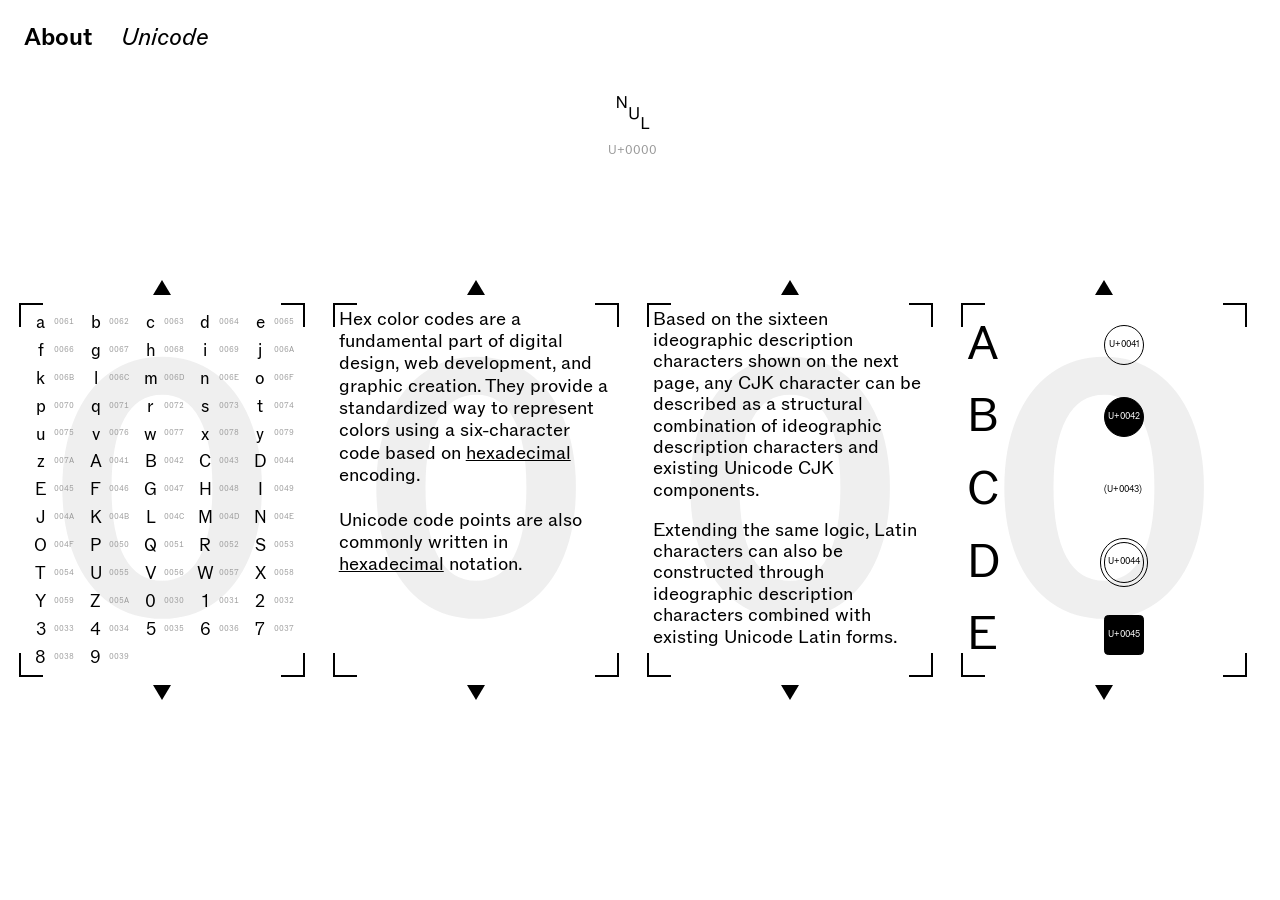
==== index.html @ a2875ece "1006" ====
<!DOCTYPE html>
<html lang="en">
<head>
  <meta charset="UTF-8">
  <meta name="viewport" content="width=device-width, initial-scale=1.0">
  <title>Content</title>
  <link rel="stylesheet" href="fonts/abc-rom.css">
  <style>
    @font-face {
      font-family: "A-side Inside I";
      src: url("fonts/A-sideInsideI.ttf") format("truetype");
      font-weight: 400;
      font-style: normal;
      font-display: swap;
    }
    @font-face {
      font-family: "A-side Inside II";
      src: url("fonts/A-sideInsideII.ttf") format("truetype");
      font-weight: 400;
      font-style: normal;
      font-display: swap;
    }
    * { box-sizing: border-box; }

    body {
      margin: 0;
      background: #fff;
      color: #000;
      font-family: "ABC ROM", sans-serif;
      font-weight: 500;
    }

    .content-page {
      position: relative;
      min-height: 100vh;
      min-height: 100svh;
      min-height: max(100svh, 376px);
    }

    .circles {
      position: absolute;
      top: 32px;
      left: 32px;
      display: flex;
      flex-direction: column;
      gap: 7px;
      margin: 0;
      padding: 0;
      list-style: none;
      transform:;
      transform-origin: top left;
      z-index: 3;
    }

    .content-item {
      position: relative;
    }

    .item-label {
      font-weight: 500;
      text-align: left;
      font-size: 24px;
      line-height: 1.2;
      white-space: nowrap;
    }

    .numbered-label {
      display: grid;
      grid-template-columns: 1ch auto;
      column-gap: 0.75em;
    }

    .circle {
      display: block;
      width: 17px;
      height: 17px;
      border: 2px solid #000;
      border-radius: 50%;
    }

    .corner-frame {
      position: absolute;
      top: 50%;
      left: 50%;
      transform: translate(-50%, -50%);
      width: 650px;
      height: 850px;
      background: transparent;

    }

    .frame-corner {
      position: absolute;
      width: 24px;
      height: 24px;
      border: 0 solid #000;
    }

    .top-left { top: 0; left: 0; border-top-width: 2px; border-left-width: 2px; }
    .top-right { top: 0; right: 0; border-top-width: 2px; border-right-width: 2px; }
    .bottom-left { bottom: 0; left: 0; border-bottom-width: 2px; border-left-width: 2px; }
    .bottom-right { bottom: 0; right: 0; border-bottom-width: 2px; border-right-width: 2px; }

    .frame-triangle {
      position: absolute;
      background: #000;
    }

    .triangle-top, .triangle-bottom {
      width: 25px;
      height: 21.650635px;
      left: 50%;
      transform: translateX(-50%);
    }

    .triangle-top {
      bottom: calc(100% + 20px);
      clip-path: polygon(50% 0, 100% 100%, 0 100%);
    }

    .triangle-bottom {
      top: calc(100% + 20px);
      clip-path: polygon(0 0, 100% 0, 50% 100%);
    }

    .triangle-left, .triangle-right {
      width: 21.650635px;
      height: 25px;
      top: 50%;
      transform: translateY(-50%);
    }

    .triangle-left {
      right: calc(100% + 20px);
      clip-path: polygon(0 50%, 100% 0, 100% 100%);
    }

    .triangle-right {
      left: calc(100% + 20px);
      clip-path: polygon(0 0, 100% 50%, 0 100%);
    }

    button { font: inherit; color: inherit; cursor: pointer; }
    .directory-button {
      border: 0;
      padding: 0;
      background: none;
      display: grid;
      grid-template-columns: 17px auto;
      column-gap: calc(50px / 3);
      align-items: start;
    }
    .view-toggle { display: block; margin-bottom: 28.8px; }
    .directory-button .circle { margin-top: calc((24px * 1.2 - 17px) / 2); }
    .directory-button[aria-current="page"] .circle,
    .directory-button:hover .circle,
    .directory-button:focus-visible .circle { background: #000; }
    .circle { transition: background-color 150ms ease; }
    .about-page {
      position: absolute;
      inset: 0;
      z-index: 2;
      background: white;
      overflow-y: auto;
      overscroll-behavior: contain;
      transform: translateY(-100%);
      visibility: hidden;
      transition: transform 500ms ease-in-out, visibility 0s 500ms;
    }
    .about-body {
      margin-left: 25%;
      width: 75%;
      padding: 32px 32px 32px 0;
      font-family: "ABC ROM", sans-serif;
      font-weight: 500;
      font-size: 6.5vw;
      line-height: 1;
      overflow-wrap: break-word;
      -webkit-hyphens: none;
      hyphens: none;
    }
    .about-body p { margin: 0 0 0.5em; }
    .about-body p:last-child { margin-bottom: 0; }
    .content-page.is-about .about-page {
      transform: translateY(0);
      visibility: visible;
      transition-delay: 0s;
    }
    .content-page.is-about .section-entry { visibility: hidden; }
    @media (prefers-reduced-motion: reduce) {
      .about-page, .circle { transition: none; }
    }
    .frame-triangle { border: 0; padding: 0; }
    .frame-triangle:disabled { opacity: .2; cursor: default; }
    button:focus-visible, a:focus-visible { outline: 2px solid #777; outline-offset: 5px; }
    .page-viewport { position: absolute; inset: 0; overflow: hidden; }
    .page-sheet { position: absolute; inset: 0; }
    .page-content { position: absolute; inset: 0; background: transparent; height: 100%; padding: clamp(20px, 5vw, 56px) 10px; overflow: auto; display: flex; flex-direction: column; }
    .unicode-intro { margin: 0; font-size: 36px; line-height: 1.2; font-weight: 400; color: #000; }
    .more-info { margin-top: 1.2em; padding-top: 0; flex-shrink: 0; font-size: 36px; line-height: 1.2; font-weight: 400; color: #000; overflow-wrap: anywhere; }
    .more-info[hidden] { display: none; }
    .more-info a { color: #000; }
    .corner-frame { container-type: inline-size; }
    .page-content.is-character-table { padding: 32px 10px 10px; overflow: hidden; background: transparent; }
    .is-character-table .page-body { height: 100%; min-height: 0; }
    .character-chart { height: 100%; display: flex; flex-direction: column; font-weight: 400; background: transparent; }
    .character-table { width: 100%; height: 100%; table-layout: fixed; border-collapse: collapse; }
    .character-table tr { height: calc(100% / 19); }
    .character-table td { border: 0; padding: 0; vertical-align: middle; }
    .character-cell { display: flex; align-items: center; justify-content: center; gap: 1cqw; padding: 0.35cqw; white-space: nowrap; }
    .character-glyph { font-size: 6cqw; line-height: 1; text-align: center; flex: 0 0 1.2em; }
    .character-code { font-size: 1.8cqw; line-height: 1; color: #999; font-variant-numeric: tabular-nums; flex: 0 0 4ch; }
    .self-alphanumeric:not(.self-font-comparison) .character-code { font-size: 2.16cqw; }
    .self-alphanumeric .character-table tr { height: calc(100% / 13); }
    .self-font-comparison .character-glyph { font-family: "A-side Inside I"; font-size: 6.25cqw; font-weight: 400; order: 2; color: #999; }
    .self-font-comparison .character-code { font-size: 4.05cqw; flex-basis: 1.2ch; order: 1; color: #000; }
    .page-content.is-self-process { padding: 32px 10px 10px; overflow: hidden; }
    .is-self-process .page-body { height: 100%; min-height: 0; }
    .self-process { display: grid; grid-template-rows: repeat(4, minmax(0, 1fr)); row-gap: 4cqw; height: 100%; font-weight: 400; color: #000; }
    .process-row { position: relative; display: grid; grid-template-columns: minmax(0, 1fr) 6cqw minmax(0, 1fr); align-items: center; }
    .self-process:not(.self-process-xyz) .process-row:not(:last-child)::after { content: ""; position: absolute; left: calc((100% - 6cqw) / 4); bottom: -2cqw; transform: translate(-50%, 50%); width: 3.6cqw; height: 2.7cqw; background: #999; clip-path: polygon(0 0, 100% 0, 50% 100%); }
    .self-process:not(.self-process-xyz) .process-row:nth-child(3)::after { display: none; }
    .self-process:not(.self-process-xyz) .process-row:nth-child(4)::before { content: ""; position: absolute; top: calc(-2cqw - 1px); left: 50%; transform: translateX(-50%); width: 75cqw; height: 2px; background: #000; }
    .process-item { display: flex; align-items: center; justify-content: center; font-size: 22cqw; line-height: 1; }
    .process-inside-i { font-family: "A-side Inside I"; }
    .process-inside-ii { font-family: "A-side Inside II"; }
    .process-digits { display: grid; grid-template-columns: repeat(2, max-content); grid-template-rows: repeat(2, max-content); gap: 0; align-items: center; justify-items: center; justify-self: center; width: max-content; height: auto; font-size: 10cqw; line-height: 1.2; }
    .process-arrow { display: block; width: 2.7cqw; height: 3.6cqw; background: #999; clip-path: polygon(0 0, 100% 50%, 0 100%); justify-self: center; }
    .self-process-xyz { grid-template-rows: repeat(3, minmax(0, 1fr)); row-gap: 0; }
    .self-process-xyz .process-row::before { display: none; }
    .self-derivation { width: calc(100% - 40px); margin-inline: auto; display: grid; grid-template-rows: repeat(4, minmax(0, 1fr)); height: 100%; color: #000; font-weight: 400; }
    .derivation-row { position: relative; display: grid; grid-template-columns: repeat(2, minmax(0, 1fr)); align-items: center; }
    .derivation-glyph { display: flex; align-items: center; justify-content: flex-start; padding-left: 20px; font-size: 18cqw; line-height: 1; }
    .derivation-row:nth-child(-n+2) .derivation-glyph { font-size: 13.5cqw; }
    .derivation-row:nth-child(n+3) .derivation-glyph { font-size: 22.5cqw; }
    .derivation-label { text-align: left; font-size: 3.2cqw; line-height: 1.15; }
    .derivation-row:not(:last-child)::after { content: ""; position: absolute; left: var(--derivation-arrow-x, 8cqw); bottom: 0; transform: translate(-50%, 50%); width: 3.6cqw; height: 2.7cqw; background: #999; clip-path: polygon(0 0, 100% 0, 50% 100%); }
    .self-nested { height: 100%; display: flex; align-items: center; justify-content: center; font-family: "ABC ROM", sans-serif; font-weight: 400; }
    .nested-box { display: grid; grid-template-columns: repeat(2, minmax(0, 1fr)); grid-template-rows: repeat(2, minmax(0, 1fr)); border: var(--nested-stroke) solid #000; padding: var(--nested-space); gap: var(--nested-space); min-width: 0; min-height: 0; }
    .nested-root { width: 90cqw; height: 104.4cqw; }
    .nested-digit { display: block; min-width: 0; min-height: 0; }
    .nested-digit svg { display: block; width: 100%; height: 100%; overflow: visible; }
    .nested-digit text { font-family: "A-side Inside I"; font-size: 100px; font-weight: 400; fill: #000; }
    .self-poster { height: 100%; color: #000; font-family: "ABC ROM", sans-serif; font-weight: 400; }
    .message-poster { display: grid; grid-template-rows: repeat(5, 0.9em); align-content: start; font-size: 19cqw; line-height: 0.9; }
    .poster-line { display: flex; align-items: center; white-space: nowrap; }
    .poster-inside-i { font-family: "A-side Inside I"; }
    .poster-inside-ii { font-family: "A-side Inside II"; }
    .message-poster-i { font-size: 18cqw; }
    @font-face { font-family: "IDS"; src: url("fonts/IDS.otf") format("opentype"); font-weight: 400; font-style: normal; }
    .ids-description { height: 100%; display: flex; flex-direction: column; font-family: "ABC ROM", sans-serif; font-size: 3cqw; font-weight: 400; line-height: 1.1; }
    .ids-description p { margin: 0 0 1em; }
    .ids-description-title { font-size: inherit; }
    .ids-description-list { flex: 1; display: grid; grid-template-rows: repeat(12, 1fr); }
    .ids-description-row { display: grid; grid-template-columns: 20% 30% 50%; gap: 0; align-items: center; }
    .ids-description-symbol { font-family: "PingFang SC", "Noto Sans CJK SC", sans-serif; font-size: inherit; }
    .ids-description-row > span:nth-child(2) { text-align: center; justify-self: center; transform: translateX(-70px); }
    .ids-description-row > span:nth-child(3) { padding-left: 0; }
    .ids-description > p { margin-left: 50%; font-size: inherit; }
    .ids-half { overflow: hidden !important; }
    @font-face { font-family: "Hanyi Qihei"; src: url("fonts/Hanyi-Qihei-Book.otf") format("opentype"); font-weight: 400; }
    .ids-examples { height: 100%; display: grid; grid-template-columns: 1fr 1fr; grid-auto-rows: 1fr; gap: 2cqw 4cqw; }
    .ids-examples-lined .ids-example { width: 80%; justify-self: center; padding-bottom: 1cqw; }
    .ids-examples-lined .ids-example:nth-last-child(2)::after { display: none; }
    .ids-examples-lined { column-gap: 0; position: relative; }
    .ids-examples-lined .ids-example:nth-child(odd) { position: relative; }
    .ids-examples-lined .ids-example:nth-child(odd)::after { content: ""; position: absolute; left: -12.5%; width: 250%; height: 1px; background: #ddd; bottom: 0; }
    .ids-flow { height: 100%; display: flex; flex-direction: column; justify-content: space-evenly; }
    .draft-chart { height: 100%; display: grid; grid-template-rows: repeat(5, 1fr); font-family: "ABC ROM", "Hanyi Qihei", sans-serif; font-weight: 400; }
    .draft-row { display: grid; grid-template-columns: 1fr 1fr; align-items: center; }
    .draft-original { font-size: 16cqw; }
    .draft-result { display: flex; flex-direction: column; align-items: flex-start; font-size: 12cqw; line-height: 1; }
    .draft-code { font-size: 3cqw; line-height: 1; white-space: nowrap; }
    .draft-badge { width: 14cqw; height: 14cqw; display: flex; align-items: center; justify-content: center; border: 1px solid #000; border-radius: 50%; font-size: 3cqw; }
    .draft-badge.filled { background: #000; color: #fff; }
    .draft-badge.double { outline: 1px solid #000; outline-offset: 3px; }
    .draft-badge.square { border-radius: 1.5cqw; }
    .draft-scribble { width: 14cqw; height: 10cqw; fill: none; stroke: #000; stroke-width: 4; stroke-linecap: round; stroke-linejoin: round; }
    .draft-alternate { display: flex; align-items: flex-end; position: relative; padding-left: 2cqw; }
    .draft-alternate .draft-code { writing-mode: vertical-rl; transform: rotate(180deg); font-size: 2cqw; position: absolute; left: 0; bottom: var(--code-bottom, 0px); line-height: 1; }
    .draft-alternate .alternate-glyph { font-size: 16cqw; line-height: 1; }
    .ids-example { display: grid; grid-template-columns: 1fr 1fr 2fr; gap: 1cqw; align-items: center; font-family: "ABC ROM", "Hanyi Qihei", sans-serif; font-weight: 400; font-size: 6cqw; line-height: 1; }
    .ids-components { display: flex; justify-content: space-between; align-items: center; min-width: 0; }
    .ids-example span { white-space: nowrap; }
    .ids-operator { width: 1em; height: 1em; fill: none; stroke: black; stroke-width: 3; stroke-dasharray: 8 6; }
    .ids-flow { font-family: "IDS"; font-weight: 400; font-size: 9cqw; line-height: 1; letter-spacing: normal; text-align: left; }
    .ids-justified { position: relative; display: block; font-size: 9cqw; line-height: 1; padding: 0; }
    .ids-justified > div { text-align: justify; text-align-last: justify; }
    .ids-justified > .ids-letter-row { display: flex; justify-content: space-between; }
    .ids-justified > .ids-specimen-label { position: absolute; top: 66.666%; left: 0; text-align: left; text-align-last: left; font-size: 9cqw; }
    .ids-flow > div { min-height: 1em; white-space: pre-wrap; overflow-wrap: anywhere; }
    .ids-specimen { display: block; width: 100%; height: 100%; overflow: visible; }
    .page-content.is-ids-page { padding: 32px 10px 10px; overflow: hidden; }
    .is-ids-page .page-body { height: 100%; min-height: 0; }
    .ids-intro { font-family: "ABC ROM", sans-serif; font-weight: 400; font-size: 36px; line-height: 1.2; }
    .ids-intro h2 { font-size: inherit; font-weight: 400; margin: 0 0 1em; }
    .ids-intro p { margin: 0 0 1em; }
    .ids-intro img { display: block; width: 100%; height: auto; }
    .design-credit { position: fixed; left: 32px; bottom: 24px; z-index: 4; margin: 0; font-family: "ABC ROM", sans-serif; font-size: 14px; font-weight: 400; }
    .hex-demonstration { height: calc(100% - 10px); margin-top: 10px; display: flex; flex-direction: column; justify-content: flex-start; gap: 4cqw; font-family: "ABC ROM", sans-serif; font-weight: 400; font-size: 11cqw; line-height: 1; }
    .hex-equation { display: grid; grid-template-columns: 7ch 1ch 1fr; gap: 2cqw; align-items: center; text-align: left; }
    .hex-poster-image { display: block; width: 100%; height: 100%; object-fit: contain; object-position: center; }
    .hex-caption { margin: 0 0 0.25cqw; font-size: 3cqw; line-height: 1.2; color: #999; }
    .hex-arrow { width: 3.6cqw; height: 2.7cqw; flex-shrink: 0; background: #999; clip-path: polygon(0 0, 100% 0, 50% 100%); margin: 1cqw 0 1cqw; position: relative; left: 0.335em; transform: translateX(-50%); }
    .hex-swatch { display: block; width: 12cqw; height: 12cqw; background: #000041; }
    .frame-pagination { font-family: "ABC ROM", sans-serif; font-weight: 400; font-variant-numeric: normal; position: absolute; left: 10px; top: 10px; margin: 0; font-size: 18px; line-height: 1; display: flex; gap: 0; }
    .page-number-window { position: relative; display: inline-block; width: 1ch; height: 1em; overflow: hidden; color: #999; }
    .page-number-window span { position: absolute; inset: 0; }
    .page-body { position: relative; flex-shrink: 0; }
    .corner-frame {
      width: min(650px, calc(100vw - 120px), calc((100svh - 120px) * 650 / 850));
      height: auto;
      aspect-ratio: 650 / 850;
    }
    .content-page { min-height: max(100svh, 360px); }
    .circles.is-obscured .section-entry { visibility: hidden; }
    .section-number {
      position: absolute;
      inset: 0;
      display: flex;
      align-items: center;
      justify-content: center;
      font-family: "ABC ROM", sans-serif;
      font-weight: 500;
      font-size: var(--section-number-size);
      line-height: 1;
      color: #bfbfbf;
      opacity: 0.25;
      pointer-events: none;
    }
    .section-number { transform: translateY(calc(100% / 30)); }
    .section-number[data-number="1"] { transform: translate(-5%, calc(100% / 30)); }
    @media (max-height: 359px) {
      .corner-frame { width: min(650px, calc(100vw - 120px), 183px); }
    }

    [hidden] { display: none !important; }
    .project-grid { position: absolute; top: 0; left: 0; width: 100%; display: grid; grid-template-columns: repeat(4, minmax(0, 1fr)); gap: 40px; padding: 270px 32px 60px; }
    .project-grid .corner-frame, .unicode-panel .corner-frame { position: relative; left: auto; top: auto; transform: none; width: 100%; max-width: 650px; }
    .project-grid .corner-frame:focus-visible { outline: 1px solid #999; outline-offset: 8px; }
    .unicode-panel { position: absolute; top: 0; left: 0; width: 100%; padding: 210px 60px 60px; }
    .unicode-panel .corner-frame { margin: 0 auto; }
    .about-page { position: absolute; top: 0; left: 0; width: 100%; min-height: 100svh; transform: none; visibility: visible; transition: none; }
    .about-body { padding-top: 210px; }
    .view-toggle { margin-bottom: 0; }
    .unicode-toggle { display: block; margin-bottom: 28.8px; }
    .content-page[data-view="website"] .section-entry, .content-page[data-view="unicode"] .section-entry { display: none; }
    .corner-frame .unicode-intro, .corner-frame .more-info, .corner-frame .ids-intro { font-size: 5.54cqw; }
    .frame-pagination { font-size: clamp(12px, 2.77cqw, 18px); }
    .corner-frame .page-content { padding-top: 32px; }
    @media (max-width: 1100px) { .project-grid { grid-template-columns: repeat(2, minmax(0, 1fr)); gap: 48px; } }
    @media (max-width: 650px) { .project-grid { grid-template-columns: 1fr; padding-top: 290px; } .circles { transform: scale(.85); } .about-body { margin-left: 0; width: 100%; padding: 230px 32px 32px; font-size: 8vw; } }

    .circles { display: flex; flex-direction: row; align-items: center; gap: 28px; top: 24px; left: 24px; transform: none; }
    .view-toggle, .unicode-toggle { margin: 0; }
    .directory-button .item-label { font-size: 24px; }
    .directory-button { transition: color 150ms ease; }
    .directory-button:hover, .directory-button:focus-visible { color: #999; }
    .unicode-result { position: absolute; top: 72px; left: 50%; transform: translateX(-50%); display: flex; flex-direction: column; align-items: center; line-height: 1; }
    .unicode-result-glyph { font-size: 48px; font-weight: 400; }
    .unicode-result-code { margin-top: 6px; font-size: 12px; font-weight: 400; color: #999; }
    .project-grid { inset: 154px 0 42px; width: 100%; padding: 0 24px; display: grid; grid-template-columns: repeat(var(--frame-columns, 4), var(--frame-width, 20vw)); gap: 44px; place-content: center; }
    .project-grid .corner-frame { width: var(--frame-width); max-width: none; }
    .corner-frame .triangle-top { bottom: calc(100% + 8px); }
    .corner-frame .triangle-bottom { top: calc(100% + 8px); }
    .corner-frame .frame-triangle { width: 18px; height: 15px; }
    .corner-frame .frame-triangle:hover { background: #999; }
    .corner-frame .page-content { padding-top: 10px; }
    .section-number[data-number="1"] { transform: translateY(calc(100% / 30)); }
    .unicode-panel { padding-top: 110px; }
    .about-body { padding-top: 110px; }
    @media (max-width: 650px) {
      .circles { transform: none; }
      .project-grid { grid-template-columns: repeat(var(--frame-columns), var(--frame-width)); padding: 0 24px; }
      .about-body { padding: 110px 24px 24px; }
    }

    .about-body { padding-top: 24px; }
    .unicode-panel { padding: 0; }
    .unicode-body .unicode-intro { font-family: inherit; font-size: inherit; font-weight: inherit; line-height: inherit; margin-bottom: .5em; }
    .unicode-body a { color: #000; overflow-wrap: anywhere; }
    .unicode-alphabet { width: min(650px, 100%); height: auto; aspect-ratio: 650 / 850; container-type: inline-size; margin: .5em 0; }
    .unicode-alphabet .character-chart { width: 100%; height: 100%; }
    @media (max-width: 650px) { .about-body { padding-top: 84px; } }
    .project-grid { inset: 150px 0; }
    .project-grid { gap: 64px; }
    .project-grid.single-column { bottom: auto; padding-bottom: 50px; }

    /* Responsive changes affect the arrangement, not the frame's aspect ratio. */
    .circles { position: fixed; z-index: 30; margin: 0; background: white; }
    .project-grid { inset: 240px 0 160px; align-content: center; row-gap: 96px; column-gap: 64px; }
    .project-grid.single-column { bottom: 160px; padding-bottom: 0; }
    .project-caption { position: absolute; top: calc(100% + 34px); left: 0; width: 100%; margin: 0; color: #999; font-size: 12px; line-height: 1.2; text-align: center; font-weight: 400; }
    .unicode-result { top: 90px; }
    .unicode-alphabet { width: 100%; }
    .poster-lightbox { width: 96vw; height: 96vh; max-width: none; max-height: none; padding: 24px; border: 0; background: white; }
    .poster-lightbox::backdrop { background: #000a; }
    .poster-lightbox img { width: 100%; height: 100%; object-fit: contain; }
    .poster-lightbox button { position: absolute; right: 12px; top: 8px; border: 0; background: white; font-size: 28px; cursor: pointer; }
    .hex-poster-image { cursor: zoom-in; }
    .corner-frame[data-section="1"][data-slide="0"] .page-content,
    .corner-frame[data-section="1"][data-slide="1"] .page-content { padding: 3cqw 1.5cqw; }
    .self-alphanumeric:not(.self-font-comparison) .character-code { font-size: 2.592cqw; }
    .self-font-comparison .character-glyph { font-size: 7.5cqw; }
    .corner-frame[data-section="1"][data-slide="2"] .page-content,
    .corner-frame[data-section="1"][data-slide="3"] .page-content,
    .corner-frame[data-section="1"][data-slide="4"] .page-content { padding: 1.5cqw; }
    .process-item { font-size: 26.4cqw; }
    .process-digits { font-size: 12cqw; }
    .self-derivation { width: 100%; }
    .derivation-glyph { padding-left: 1cqw; }
    .derivation-row:nth-child(-n+2) .derivation-glyph { font-size: 16.2cqw; }
    .derivation-row:nth-child(n+3) .derivation-glyph { font-size: 27cqw; }
    .derivation-label { font-size: 3.84cqw; }
    .message-poster { font-size: 20.9cqw; }
    .message-poster-i { font-size: 19.8cqw; }
    .corner-frame[data-section="2"][data-slide="1"] .page-content { padding: 2cqw; }
    .hex-demonstration { margin: 0; height: 100%; font-size: 13.2cqw; gap: 3cqw; }
    .hex-equation { grid-template-columns: 7ch 1ch 1fr; gap: .4cqw; }
    .hex-swatch { width: 14.4cqw; height: 14.4cqw; }
    .ids-intro { height: 100%; display: flex; flex-direction: column; justify-content: space-evenly; font-size: 6.5cqw !important; line-height: 1.15; }
    .ids-intro h2, .ids-intro p { margin: 0; }
    .ids-description { font-size: 3.6cqw; }
    .ids-examples-lined .ids-example { width: 72.727%; }
    .ids-examples-lined .ids-example:nth-child(odd)::after { left: -18.75%; width: 275%; }
    .ids-justified { display: flex; flex-direction: column; justify-content: space-between; }
    .ids-justified > .ids-specimen-label { font-size: 27cqw; white-space: nowrap; }

    .project-caption { top: auto; bottom: calc(100% + 49px); }
    .corner-frame[data-section="1"][data-slide="4"] .self-derivation,
    .corner-frame[data-section="4"] .draft-chart { transform: translateX(30px); }
    .poster-lightbox { inset: 0; margin: auto; width: 100vw; height: 100dvh; padding: 0; background: transparent; overflow: hidden; cursor: zoom-out; }
    .poster-lightbox img { display: block; object-fit: contain; }
    .corner-frame[data-section="3"][data-slide="0"] .page-content { padding: 1.5cqw; }
    .corner-frame[data-section="3"][data-slide="0"] .ids-intro { justify-content: flex-start; gap: 1em; }
    .ids-description-list { grid-template-rows: repeat(6, 1fr); }
    .ids-description { font-size: 4.2cqw; }
    .ids-description > p { margin-left: 0; }
    .ids-description-row > span:nth-child(2) { transform: none; }
    .ids-examples-lined .ids-example { width: 66.116%; }
    .ids-examples-lined .ids-example:nth-child(odd)::after { left: -25.625%; width: 302.5%; }
    .ids-justified > .ids-specimen-label { font-size: 20.25cqw; transform: none; }
    .corner-frame[data-section="3"][data-specimen="6"] .ids-justified,
    .corner-frame[data-section="3"][data-specimen="8"] .ids-justified { justify-content: flex-start; gap: 0; font-size: 13.5cqw; line-height: .5; }
    .corner-frame[data-section="3"][data-specimen="6"] .ids-flow > div,
    .corner-frame[data-section="3"][data-specimen="8"] .ids-flow > div { min-height: .5em; text-align: left; text-align-last: left; }

    .unicode-alphabet { aspect-ratio: 650 / 1020; margin-left: 0; }
    .unicode-alphabet .character-cell { justify-content: flex-start; padding-left: 0; }
    .unicode-alphabet .character-glyph { text-align: left; }

    html { scrollbar-gutter: stable; }
    .page-content { overflow: hidden; }
    .page-sheet { backface-visibility: hidden; }
    .ids-description-list { height: 100%; }
    .corner-frame[data-section="3"][data-slide="7"] .ids-justified,
    .corner-frame[data-section="3"][data-slide="9"] .ids-justified { line-height: .6; }
    .corner-frame[data-section="3"][data-slide="7"] .ids-flow > div,
    .corner-frame[data-section="3"][data-slide="9"] .ids-flow > div { min-height: .6em; }

    .directory-button .item-label, .about-body { font-weight: 400; }
    .hex-poster-image:focus, .hex-poster-image:focus-visible,
    .project-grid .corner-frame:focus, .project-grid .corner-frame:focus-visible { outline: none; }
    .derivation-glyph { justify-content: center; padding-left: 0; }
    .derivation-row:nth-child(2) .derivation-glyph { justify-content: flex-start; }
    .ids-description-row > span:nth-child(2) { transform: translateX(-20px); }
    .corner-frame[data-section="3"][data-slide="5"] .ids-flow { font-size: 10.8cqw; }
    .corner-frame[data-section="3"][data-slide="7"] .ids-justified,
    .corner-frame[data-section="3"][data-slide="9"] .ids-justified { line-height: .72; }
    .corner-frame[data-section="3"][data-slide="7"] .ids-flow > div,
    .corner-frame[data-section="3"][data-slide="9"] .ids-flow > div { min-height: .72em; }

    .directory-button .item-label { font-weight: 400; }
    .about-body { font-weight: 500; }
    .ids-description-row > span:nth-child(2) { font-size: 1.25em; }
    .corner-frame[data-section="3"][data-slide="5"] .ids-flow { font-size: 13.5cqw; }
    .corner-frame[data-section="3"][data-slide="7"] .ids-justified { line-height: .792; }
    .corner-frame[data-section="3"][data-slide="7"] .ids-flow > div { min-height: .792em; }
    .draft-alternate .alternate-glyph > .draft-code { position: static; display: block; writing-mode: horizontal-tb; transform: none; font-size: 3cqw; line-height: 1; }
    .corner-frame[data-section="1"][data-slide="4"] .self-derivation { transform: none; }
    .corner-frame[data-section="1"][data-slide="4"] .derivation-glyph { justify-content: flex-start; padding-left: 0; }

    body { overflow-x: clip; }
    .page-sheet { width: 100%; transform: translate3d(0,0,0); }
    .corner-frame[data-section="2"][data-slide="0"] .unicode-intro,
    .corner-frame[data-section="3"][data-slide="0"] .ids-intro { font-size: 6.5cqw !important; }
    .hex-equation { grid-template-columns: minmax(0, 1fr) 1ch 14.4cqw; column-gap: 2cqw; width: 100%; }
    .hex-demonstration { font-size: 12.5cqw; }
    .corner-frame[data-section="1"][data-slide="4"] .derivation-row:not(:nth-child(2)) .derivation-glyph { width: 27cqw; justify-content: center; }
    .ids-description-row > span:nth-child(2) { font-size: 1.5625em; }
    .draft-row:last-child .draft-alternate > .draft-code,
    .draft-row:last-child .draft-alternate .alternate-glyph > .draft-code { font-size: 3cqw; }

    .project-grid { align-items: start; }
    .project-grid .corner-frame .page-content { padding: 2cqw !important; }
    .project-grid .page-body { width: 100%; margin: 0; }
    .project-grid .self-derivation,
    .project-grid .draft-chart { margin-left: 0; transform: none !important; }
    .project-grid .hex-demonstration { margin-top: 0; }

    .view-toggle .item-label { font-weight: 500; }
    .unicode-toggle .item-label { font-weight: 400; font-style: italic; }
    .content-page[data-view="website"] .view-toggle .item-label,
    .content-page[data-view="unicode"] .view-toggle .item-label { font-weight: 400; font-style: normal; }
  </style>
</head>
<body>
  <main class="content-page" aria-label="Content">
    <ul class="circles">
      <li class="content-item"><button class="directory-button view-toggle" aria-expanded="false" aria-controls="about-page"><span class="item-label">About</span></button></li>
      <li class="content-item"><button class="directory-button unicode-toggle"><span class="item-label">Unicode</span></button></li>
    </ul>
    <section class="about-page" id="about-page" aria-label="About" aria-hidden="true" inert>
      <div class="about-body">
        <p>This website documents Yilin Shen’s ongoing exploration of Unicode.</p>
        <p>Begun in October 2024, the project examines the principles and algorithms underlying Unicode, while exploring the visual potential of the medium itself. Both strands approach Unicode as a working language.</p>
      </div>
    </section>
    <output class="unicode-result" aria-live="polite" aria-label="Unicode character from four page numbers"><span class="unicode-result-glyph"></span><span class="unicode-result-code"></span></output>
    <section class="project-grid" aria-label="Four projects"></section>
    <section class="unicode-panel" hidden aria-label="About Unicode"></section>

  </main>
<template id="ids-page-0"><div class="ids-intro"><p>Based on the sixteen ideographic description characters shown on the next page, any CJK character can be described as a structural combination of ideographic description characters and existing Unicode CJK components.</p><p>Extending the same logic, Latin characters can also be constructed through ideographic description characters combined with existing Unicode Latin forms.</p></div></template>




<template id="ids-page-1"><div class="ids-description"><div class="ids-description-list"><div class="ids-description-row"><span>2FF0</span><span class="ids-description-symbol">⿰</span><span>Ideographic description character left to right</span></div><div class="ids-description-row"><span>2FF1</span><span class="ids-description-symbol">⿱</span><span>Ideographic description character above to below</span></div><div class="ids-description-row"><span>2FF2</span><span class="ids-description-symbol">⿲</span><span>Ideographic description character left to middle and right</span></div><div class="ids-description-row"><span>2FF3</span><span class="ids-description-symbol">⿳</span><span>Ideographic description character above to middle and below</span></div><div class="ids-description-row"><span>2FF4</span><span class="ids-description-symbol">⿴</span><span>Ideographic description character full surround</span></div><div class="ids-description-row"><span>2FF5</span><span class="ids-description-symbol">⿵</span><span>Ideographic description character surround from above</span></div></div></div></template>
<template id="ids-description-continuation"><div class="ids-description"><div class="ids-description-list"><div class="ids-description-row"><span>2FF6</span><span class="ids-description-symbol">⿶</span><span>Ideographic description character surround from below</span></div><div class="ids-description-row"><span>2FF7</span><span class="ids-description-symbol">⿷</span><span>Ideographic description character surround from left</span></div><div class="ids-description-row"><span>2FF8</span><span class="ids-description-symbol">⿸</span><span>Ideographic description character surround from upper left</span></div><div class="ids-description-row"><span>2FF9</span><span class="ids-description-symbol">⿹</span><span>Ideographic description character surround from upper right</span></div><div class="ids-description-row"><span>2FFA</span><span class="ids-description-symbol">⿺</span><span>Ideographic description character surround from lower left</span></div><div class="ids-description-row"><span>2FFB</span><span class="ids-description-symbol">⿻</span><span>Ideographic description character overlaid</span></div></div></div></template>

<template id="ids-page-4"><div class="ids-flow ids-justified"><div class="ids-letter-row"><span>A</span><span>B</span><span>C</span><span>D</span><span>E</span><span>F</span><span>G</span><span>H</span></div><div class="ids-letter-row"><span>I</span><span>J</span><span>K</span><span>L</span><span>M</span><span>N</span><span>O</span><span>P</span></div><div class="ids-letter-row"><span>Q</span><span>R</span><span>S</span><span>T</span><span>U</span><span>V</span><span>W</span><span>X</span></div><div class="ids-letter-row"><span>Y</span><span>Z</span><span>a</span><span>b</span><span>c</span><span>d</span><span>e</span><span>f</span></div><div class="ids-letter-row"><span>g</span><span>h</span><span>i</span><span>j</span><span>k</span><span>l</span><span>m</span><span>n</span></div><div class="ids-letter-row"><span>o</span><span>p</span><span>q</span><span>r</span><span>s</span><span>t</span><span>u</span><span>v</span></div><div class="ids-letter-row"><span>w</span><span>x</span><span>y</span><span>z</span><span>1</span><span>2</span><span>3</span><span>4</span></div><div class="ids-letter-row"><span>5</span><span>6</span><span>7</span><span>8</span><span>9</span><span>0</span><span>!</span><span>@</span></div><div class="ids-letter-row"><span>#</span><span>$</span><span>%</span><span>&amp;</span><span>*</span><span>+</span><span>=</span></div></div></template>
<template id="ids-page-5"><div class="ids-flow ids-justified"><div class="ids-specimen-label">Word</div></div></template>
<template id="ids-page-6"><div class="ids-flow ids-justified"><div>Ideographic</div><div>Description</div><div>Sequences</div><div>Typography-</div><div>ish</div><div>Method</div></div></template>
<template id="ids-page-7"><div class="ids-flow ids-justified"><div class="ids-specimen-label">Sentence</div></div></template>
<template id="ids-page-8"><div class="ids-flow ids-justified"><div>The</div><div>&#32;quick</div><div>&#32;&#32;brown</div><div>&#32;&#32;&#32;fox</div><div>&#32;&#32;&#32;&#32;jumps</div><div>&#32;&#32;&#32;&#32;&#32;over</div><div>&#32;&#32;&#32;&#32;&#32;&#32;the</div><div>&#32;&#32;&#32;&#32;&#32;&#32;&#32;lazy</div><div>&#32;&#32;&#32;&#32;&#32;&#32;&#32;&#32;dog.</div></div></template>


<template id="ids-page-2"><div class="ids-examples ids-examples-lined"><div class="ids-example"><span>K</span><svg viewBox="0 0 100 100" class="ids-operator" aria-hidden="true"><rect x="2" y="2" width="96" height="96"/><path d="M50 0V100"/></svg><div class="ids-components"><span>I</span><span>&lt;</span></div></div><div class="ids-example"><span>相</span><svg viewBox="0 0 100 100" class="ids-operator" aria-hidden="true"><rect x="2" y="2" width="96" height="96"/><path d="M50 0V100"/></svg><div class="ids-components"><span>木</span><span>目</span></div></div><div class="ids-example"><span>H</span><svg viewBox="0 0 100 100" class="ids-operator" aria-hidden="true"><rect x="2" y="2" width="96" height="96"/><path d="M33 0V100M67 0V100"/></svg><div class="ids-components"><span>I</span><span>-</span><span>I</span></div></div><div class="ids-example"><span>衍</span><svg viewBox="0 0 100 100" class="ids-operator" aria-hidden="true"><rect x="2" y="2" width="96" height="96"/><path d="M33 0V100M67 0V100"/></svg><div class="ids-components"><span>彳</span><span>氵</span><span>亍</span></div></div><div class="ids-example"><span>B</span><svg viewBox="0 0 100 100" class="ids-operator" aria-hidden="true"><rect x="2" y="2" width="96" height="96"/><path d="M0 50H100"/></svg><div class="ids-components"><span>D</span><span>D</span></div></div><div class="ids-example"><span>杏</span><svg viewBox="0 0 100 100" class="ids-operator" aria-hidden="true"><rect x="2" y="2" width="96" height="96"/><path d="M0 50H100"/></svg><div class="ids-components"><span>木</span><span>口</span></div></div><div class="ids-example"><span>I</span><svg viewBox="0 0 100 100" class="ids-operator" aria-hidden="true"><rect x="2" y="2" width="96" height="96"/><path d="M0 33H100M0 67H100"/></svg><div class="ids-components"><span>-</span><span>I</span><span>-</span></div></div><div class="ids-example"><span>京</span><svg viewBox="0 0 100 100" class="ids-operator" aria-hidden="true"><rect x="2" y="2" width="96" height="96"/><path d="M0 33H100M0 67H100"/></svg><div class="ids-components"><span>亠</span><span>口</span><span>小</span></div></div><div class="ids-example"><span>©</span><svg viewBox="0 0 100 100" class="ids-operator" aria-hidden="true"><rect x="2" y="2" width="96" height="96"/><path d="M22 22H78V78H22Z"/></svg><div class="ids-components"><span>O</span><span>C</span></div></div><div class="ids-example"><span>回</span><svg viewBox="0 0 100 100" class="ids-operator" aria-hidden="true"><rect x="2" y="2" width="96" height="96"/><path d="M22 22H78V78H22Z"/></svg><div class="ids-components"><span>口</span><span>口</span></div></div><div class="ids-example"><span>Ǔ</span><svg viewBox="0 0 100 100" class="ids-operator" aria-hidden="true"><rect x="2" y="2" width="96" height="96"/><path d="M22 0V72H78V0"/></svg><div class="ids-components"><span>U</span><span>∨</span></div></div><div class="ids-example"><span>凶</span><svg viewBox="0 0 100 100" class="ids-operator" aria-hidden="true"><rect x="2" y="2" width="96" height="96"/><path d="M22 0V72H78V0"/></svg><div class="ids-components"><span>凵</span><span>㐅</span></div></div><div class="ids-example"><span>A</span><svg viewBox="0 0 100 100" class="ids-operator" aria-hidden="true"><rect x="2" y="2" width="96" height="96"/><path d="M0 24H72V100"/></svg><div class="ids-components"><span>Λ</span><span>-</span></div></div><div class="ids-example"><span>凰</span><svg viewBox="0 0 100 100" class="ids-operator" aria-hidden="true"><rect x="2" y="2" width="96" height="96"/><path d="M0 24H72V100"/></svg><div class="ids-components"><span>几</span><span>皇</span></div></div><div class="ids-example"><span>E</span><svg viewBox="0 0 100 100" class="ids-operator" aria-hidden="true"><rect x="2" y="2" width="96" height="96"/><path d="M22 100V22H100"/></svg><div class="ids-components"><span>[</span><span>-</span></div></div><div class="ids-example"><span>凶</span><svg viewBox="0 0 100 100" class="ids-operator" aria-hidden="true"><rect x="2" y="2" width="96" height="96"/><path d="M22 100V22H100"/></svg><div class="ids-components"><span>匚</span><span>㐅</span></div></div></div></template>
<template id="ids-page-3"><div class="ids-examples ids-examples-lined"><div class="ids-example"><span>Q</span><svg viewBox="0 0 100 100" class="ids-operator" aria-hidden="true"><rect x="2" y="2" width="96" height="96"/><path d="M0 22H78V100"/></svg><div class="ids-components"><span>O</span><span>\</span></div></div><div class="ids-example"><span>病</span><svg viewBox="0 0 100 100" class="ids-operator" aria-hidden="true"><rect x="2" y="2" width="96" height="96"/><path d="M0 22H78V100"/></svg><div class="ids-components"><span>疒</span><span>丙</span></div></div><div class="ids-example"><span>Ł</span><svg viewBox="0 0 100 100" class="ids-operator" aria-hidden="true"><rect x="2" y="2" width="96" height="96"/><path d="M22 0V78H100"/></svg><div class="ids-components"><span>L</span><span>/</span></div></div><div class="ids-example"><span>超</span><svg viewBox="0 0 100 100" class="ids-operator" aria-hidden="true"><rect x="2" y="2" width="96" height="96"/><path d="M22 0V78H100"/></svg><div class="ids-components"><span>走</span><span>召</span></div></div><div class="ids-example"><span>ɗ</span><svg viewBox="0 0 100 100" class="ids-operator" aria-hidden="true"><rect x="2" y="2" width="96" height="96"/><path d="M0 22H78V100"/></svg><div class="ids-components"><span>¬</span><span>o</span></div></div><div class="ids-example"><span>戒</span><svg viewBox="0 0 100 100" class="ids-operator" aria-hidden="true"><rect x="2" y="2" width="96" height="96"/><path d="M0 22H78V100"/></svg><div class="ids-components"><span>戈</span><span>廾</span></div></div><div class="ids-example"><span>÷</span><svg viewBox="0 0 100 100" class="ids-operator" aria-hidden="true"><rect x="2" y="2" width="96" height="96"/><path d="M40 0H0V60H60V0H40M40 40H100V100H40Z"/></svg><div class="ids-components"><span>:</span><span>-</span></div></div><div class="ids-example"><span>巫</span><svg viewBox="0 0 100 100" class="ids-operator" aria-hidden="true"><rect x="2" y="2" width="96" height="96"/><path d="M40 0H0V60H60V0H40M40 40H100V100H40Z"/></svg><div class="ids-components"><span>工</span><span>从</span></div></div><div class="ids-example"><span>Ð</span><svg viewBox="0 0 100 100" class="ids-operator" aria-hidden="true"><rect x="2" y="2" width="96" height="96"/><path d="M40 0H0V60H60V0H40M40 40H100V100H40Z"/></svg><div class="ids-components"><span>-</span><span>D</span></div></div><div class="ids-example"><span>叉</span><svg viewBox="0 0 100 100" class="ids-operator" aria-hidden="true"><rect x="2" y="2" width="96" height="96"/><path d="M40 0H0V60H60V0H40M40 40H100V100H40Z"/></svg><div class="ids-components"><span>又</span><span>丶</span></div></div><div class="ids-example"><span>ħ</span><svg viewBox="0 0 100 100" class="ids-operator" aria-hidden="true"><rect x="2" y="2" width="96" height="96"/><path d="M50 0V100"/></svg><div class="ids-components"><span>-</span><span>h</span></div></div><div class="ids-example"><span>冰</span><svg viewBox="0 0 100 100" class="ids-operator" aria-hidden="true"><rect x="2" y="2" width="96" height="96"/><path d="M50 0V100"/></svg><div class="ids-components"><span>水</span><span>丶</span></div></div></div></template>
<template id="draft-page-0"><div class="draft-chart"><div class="draft-row"><span class="draft-original">A</span><div class="draft-result"><span class="draft-badge ">U+0041</span></div></div><div class="draft-row"><span class="draft-original">B</span><div class="draft-result"><span class="draft-badge filled">U+0042</span></div></div><div class="draft-row"><span class="draft-original">C</span><div class="draft-result"><span class="draft-code">(U+0043)</span></div></div><div class="draft-row"><span class="draft-original">D</span><div class="draft-result"><span class="draft-badge double">U+0044</span></div></div><div class="draft-row"><span class="draft-original">E</span><div class="draft-result"><span class="draft-badge filled square">U+0045</span></div></div></div></template>
<template id="draft-page-1"><div class="draft-chart"><div class="draft-row"><span class="draft-original">A</span><div class="draft-result"><span>U</span><span class="draft-code">+0041</span></div></div><div class="draft-row"><span class="draft-original">B</span><div class="draft-result"><span>U</span><span class="draft-code">+0042</span></div></div><div class="draft-row"><span class="draft-original">C</span><div class="draft-result"><span>U</span><span class="draft-code">+0043</span></div></div><div class="draft-row"><span class="draft-original">D</span><div class="draft-result"><span>U</span><span class="draft-code">+0044</span></div></div><div class="draft-row"><span class="draft-original">E</span><div class="draft-result"><span>U</span><span class="draft-code">+0045</span></div></div></div></template>
<template id="draft-page-2"><div class="draft-chart"><div class="draft-row"><span class="draft-original">A</span><div class="draft-result"><svg class="draft-scribble" viewBox="0 0 100 100" aria-label="Experimental glyph A"><path d="M10 45C15 12 65 20 75 30S60 65 35 50S35 0 50 5S55 70 30 60S30 30 55 20S90 5 85 45"/></svg><span class="draft-code">U+0041</span></div></div><div class="draft-row"><span class="draft-original">B</span><div class="draft-result"><svg class="draft-scribble" viewBox="0 0 100 100" aria-label="Experimental glyph B"><path d="M20 65C0 30 20 10 60 30S80 80 40 65M30 60L30 0L70 20L50 65L15 25"/></svg><span class="draft-code">U+0042</span></div></div><div class="draft-row"><span class="draft-original">C</span><div class="draft-result"><svg class="draft-scribble" viewBox="0 0 100 100" aria-label="Experimental glyph C"><path d="M10 20C-5-10 50 15 40 40S90 85 55 90S0 70 45 60S90 5 70 0S65 55 45 60"/></svg><span class="draft-code">U+0043</span></div></div><div class="draft-row"><span class="draft-original">D</span><div class="draft-result"><svg class="draft-scribble" viewBox="0 0 100 100" aria-label="Experimental glyph D"><path d="M30 10C10 60 25 85 45 75S85 30 70 20S10 30 30 45S90 5 65 10M50 20C5 35 45 85 70 50"/></svg><span class="draft-code">U+0044</span></div></div><div class="draft-row"><span class="draft-original">E</span><div class="draft-result"><svg class="draft-scribble" viewBox="0 0 100 100" aria-label="Experimental glyph E"><path d="M25 10L20 80M15 65C0 85 5 30 30 30S35 95 50 75S80 20 60 20S45 90 35 80M15 70L75 75"/></svg><span class="draft-code">U+0045</span></div></div></div></template>
<template id="draft-page-3"><div class="draft-chart"><div class="draft-row"><span class="draft-original">A</span><div class="draft-result"><span class="draft-alternate"><span class="draft-code">U+0041</span><span class="alternate-glyph">B</span></span></div></div><div class="draft-row"><span class="draft-original">B</span><div class="draft-result"><span class="draft-alternate"><span class="draft-code">U+0042</span><span class="alternate-glyph">b</span></span></div></div><div class="draft-row"><span class="draft-original">C</span><div class="draft-result"><span class="draft-alternate"><span class="draft-code">U+0043</span><span class="alternate-glyph">$</span></span></div></div><div class="draft-row"><span class="draft-original">D</span><div class="draft-result"><span class="draft-alternate"><span class="draft-code">U+0044</span><span class="alternate-glyph">低</span></span></div></div><div class="draft-row"><span class="draft-original">E</span><div class="draft-result"><span class="draft-alternate"><span class="draft-code">U+0045</span><span class="alternate-glyph"><span class="draft-code">U+007A</span></span></span></div></div></div></template>
<template id="hex-demonstration">
  <div class="hex-demonstration">
    <div><p class="hex-caption">Unicode</p><div class="hex-equation"><span>U+0041</span><span>=</span><span>A</span></div></div>
    <div><p class="hex-caption">Hex Color Code</p><div class="hex-equation"><span>#000041</span><span>=</span><span class="hex-swatch" role="img" aria-label="Color #000041"></span></div></div>
    <span class="hex-arrow" aria-hidden="true"></span>
    <div class="hex-equation"><span>A</span><span>=</span><span class="hex-swatch" role="img" aria-label="Color #000041"></span></div>
  </div>
</template>
<template id="hex-intro">
  <p class="unicode-intro">Hex color codes are a fundamental part of digital design, web development, and graphic creation. They provide a standardized way to represent colors using a six-character code based on <u>hexadecimal</u> encoding.</p>
  <p class="unicode-intro" style="margin-top: 1.2em;">Unicode code points are also commonly written in <u>hexadecimal</u> notation.</p>
</template>
<template id="unicode-intro">
  <p class="unicode-intro">Unicode is a character encoding standard maintained by the Unicode Consortium designed to support the use of text in all of the world’s writing systems that can be digitized.</p>
</template>
<template id="unicode-character-chart">
  <div class="character-chart">
    <table class="character-table" aria-label="Unicode character symbols and hexadecimal values, with a curly apostrophe">
      <tbody>
    <tr><td title="U+0021"><div class="character-cell"><span class="character-glyph">!</span><span class="character-code">0021</span></div></td><td title="U+0022"><div class="character-cell"><span class="character-glyph">&quot;</span><span class="character-code">0022</span></div></td><td title="U+0023"><div class="character-cell"><span class="character-glyph">#</span><span class="character-code">0023</span></div></td><td title="U+0024"><div class="character-cell"><span class="character-glyph">$</span><span class="character-code">0024</span></div></td><td title="U+0025"><div class="character-cell"><span class="character-glyph">%</span><span class="character-code">0025</span></div></td></tr>
    <tr><td title="U+0026"><div class="character-cell"><span class="character-glyph">&amp;</span><span class="character-code">0026</span></div></td><td title="U+2019"><div class="character-cell"><span class="character-glyph">’</span><span class="character-code">2019</span></div></td><td title="U+0028"><div class="character-cell"><span class="character-glyph">(</span><span class="character-code">0028</span></div></td><td title="U+0029"><div class="character-cell"><span class="character-glyph">)</span><span class="character-code">0029</span></div></td><td title="U+002A"><div class="character-cell"><span class="character-glyph">*</span><span class="character-code">002A</span></div></td></tr>
    <tr><td title="U+002B"><div class="character-cell"><span class="character-glyph">+</span><span class="character-code">002B</span></div></td><td title="U+002C"><div class="character-cell"><span class="character-glyph">,</span><span class="character-code">002C</span></div></td><td title="U+002D"><div class="character-cell"><span class="character-glyph">-</span><span class="character-code">002D</span></div></td><td title="U+002E"><div class="character-cell"><span class="character-glyph">.</span><span class="character-code">002E</span></div></td><td title="U+002F"><div class="character-cell"><span class="character-glyph">/</span><span class="character-code">002F</span></div></td></tr>
    <tr><td title="U+0030"><div class="character-cell"><span class="character-glyph">0</span><span class="character-code">0030</span></div></td><td title="U+0031"><div class="character-cell"><span class="character-glyph">1</span><span class="character-code">0031</span></div></td><td title="U+0032"><div class="character-cell"><span class="character-glyph">2</span><span class="character-code">0032</span></div></td><td title="U+0033"><div class="character-cell"><span class="character-glyph">3</span><span class="character-code">0033</span></div></td><td title="U+0034"><div class="character-cell"><span class="character-glyph">4</span><span class="character-code">0034</span></div></td></tr>
    <tr><td title="U+0035"><div class="character-cell"><span class="character-glyph">5</span><span class="character-code">0035</span></div></td><td title="U+0036"><div class="character-cell"><span class="character-glyph">6</span><span class="character-code">0036</span></div></td><td title="U+0037"><div class="character-cell"><span class="character-glyph">7</span><span class="character-code">0037</span></div></td><td title="U+0038"><div class="character-cell"><span class="character-glyph">8</span><span class="character-code">0038</span></div></td><td title="U+0039"><div class="character-cell"><span class="character-glyph">9</span><span class="character-code">0039</span></div></td></tr>
    <tr><td title="U+003A"><div class="character-cell"><span class="character-glyph">:</span><span class="character-code">003A</span></div></td><td title="U+003B"><div class="character-cell"><span class="character-glyph">;</span><span class="character-code">003B</span></div></td><td title="U+003C"><div class="character-cell"><span class="character-glyph">&lt;</span><span class="character-code">003C</span></div></td><td title="U+003D"><div class="character-cell"><span class="character-glyph">=</span><span class="character-code">003D</span></div></td><td title="U+003E"><div class="character-cell"><span class="character-glyph">&gt;</span><span class="character-code">003E</span></div></td></tr>
    <tr><td title="U+003F"><div class="character-cell"><span class="character-glyph">?</span><span class="character-code">003F</span></div></td><td title="U+0040"><div class="character-cell"><span class="character-glyph">@</span><span class="character-code">0040</span></div></td><td title="U+0041"><div class="character-cell"><span class="character-glyph">A</span><span class="character-code">0041</span></div></td><td title="U+0042"><div class="character-cell"><span class="character-glyph">B</span><span class="character-code">0042</span></div></td><td title="U+0043"><div class="character-cell"><span class="character-glyph">C</span><span class="character-code">0043</span></div></td></tr>
    <tr><td title="U+0044"><div class="character-cell"><span class="character-glyph">D</span><span class="character-code">0044</span></div></td><td title="U+0045"><div class="character-cell"><span class="character-glyph">E</span><span class="character-code">0045</span></div></td><td title="U+0046"><div class="character-cell"><span class="character-glyph">F</span><span class="character-code">0046</span></div></td><td title="U+0047"><div class="character-cell"><span class="character-glyph">G</span><span class="character-code">0047</span></div></td><td title="U+0048"><div class="character-cell"><span class="character-glyph">H</span><span class="character-code">0048</span></div></td></tr>
    <tr><td title="U+0049"><div class="character-cell"><span class="character-glyph">I</span><span class="character-code">0049</span></div></td><td title="U+004A"><div class="character-cell"><span class="character-glyph">J</span><span class="character-code">004A</span></div></td><td title="U+004B"><div class="character-cell"><span class="character-glyph">K</span><span class="character-code">004B</span></div></td><td title="U+004C"><div class="character-cell"><span class="character-glyph">L</span><span class="character-code">004C</span></div></td><td title="U+004D"><div class="character-cell"><span class="character-glyph">M</span><span class="character-code">004D</span></div></td></tr>
    <tr><td title="U+004E"><div class="character-cell"><span class="character-glyph">N</span><span class="character-code">004E</span></div></td><td title="U+004F"><div class="character-cell"><span class="character-glyph">O</span><span class="character-code">004F</span></div></td><td title="U+0050"><div class="character-cell"><span class="character-glyph">P</span><span class="character-code">0050</span></div></td><td title="U+0051"><div class="character-cell"><span class="character-glyph">Q</span><span class="character-code">0051</span></div></td><td title="U+0052"><div class="character-cell"><span class="character-glyph">R</span><span class="character-code">0052</span></div></td></tr>
    <tr><td title="U+0053"><div class="character-cell"><span class="character-glyph">S</span><span class="character-code">0053</span></div></td><td title="U+0054"><div class="character-cell"><span class="character-glyph">T</span><span class="character-code">0054</span></div></td><td title="U+0055"><div class="character-cell"><span class="character-glyph">U</span><span class="character-code">0055</span></div></td><td title="U+0056"><div class="character-cell"><span class="character-glyph">V</span><span class="character-code">0056</span></div></td><td title="U+0057"><div class="character-cell"><span class="character-glyph">W</span><span class="character-code">0057</span></div></td></tr>
    <tr><td title="U+0058"><div class="character-cell"><span class="character-glyph">X</span><span class="character-code">0058</span></div></td><td title="U+0059"><div class="character-cell"><span class="character-glyph">Y</span><span class="character-code">0059</span></div></td><td title="U+005A"><div class="character-cell"><span class="character-glyph">Z</span><span class="character-code">005A</span></div></td><td title="U+005B"><div class="character-cell"><span class="character-glyph">[</span><span class="character-code">005B</span></div></td><td title="U+005C"><div class="character-cell"><span class="character-glyph">\</span><span class="character-code">005C</span></div></td></tr>
    <tr><td title="U+005D"><div class="character-cell"><span class="character-glyph">]</span><span class="character-code">005D</span></div></td><td title="U+005E"><div class="character-cell"><span class="character-glyph">^</span><span class="character-code">005E</span></div></td><td title="U+005F"><div class="character-cell"><span class="character-glyph">_</span><span class="character-code">005F</span></div></td><td title="U+0060"><div class="character-cell"><span class="character-glyph">`</span><span class="character-code">0060</span></div></td><td title="U+0061"><div class="character-cell"><span class="character-glyph">a</span><span class="character-code">0061</span></div></td></tr>
    <tr><td title="U+0062"><div class="character-cell"><span class="character-glyph">b</span><span class="character-code">0062</span></div></td><td title="U+0063"><div class="character-cell"><span class="character-glyph">c</span><span class="character-code">0063</span></div></td><td title="U+0064"><div class="character-cell"><span class="character-glyph">d</span><span class="character-code">0064</span></div></td><td title="U+0065"><div class="character-cell"><span class="character-glyph">e</span><span class="character-code">0065</span></div></td><td title="U+0066"><div class="character-cell"><span class="character-glyph">f</span><span class="character-code">0066</span></div></td></tr>
    <tr><td title="U+0067"><div class="character-cell"><span class="character-glyph">g</span><span class="character-code">0067</span></div></td><td title="U+0068"><div class="character-cell"><span class="character-glyph">h</span><span class="character-code">0068</span></div></td><td title="U+0069"><div class="character-cell"><span class="character-glyph">i</span><span class="character-code">0069</span></div></td><td title="U+006A"><div class="character-cell"><span class="character-glyph">j</span><span class="character-code">006A</span></div></td><td title="U+006B"><div class="character-cell"><span class="character-glyph">k</span><span class="character-code">006B</span></div></td></tr>
    <tr><td title="U+006C"><div class="character-cell"><span class="character-glyph">l</span><span class="character-code">006C</span></div></td><td title="U+006D"><div class="character-cell"><span class="character-glyph">m</span><span class="character-code">006D</span></div></td><td title="U+006E"><div class="character-cell"><span class="character-glyph">n</span><span class="character-code">006E</span></div></td><td title="U+006F"><div class="character-cell"><span class="character-glyph">o</span><span class="character-code">006F</span></div></td><td title="U+0070"><div class="character-cell"><span class="character-glyph">p</span><span class="character-code">0070</span></div></td></tr>
    <tr><td title="U+0071"><div class="character-cell"><span class="character-glyph">q</span><span class="character-code">0071</span></div></td><td title="U+0072"><div class="character-cell"><span class="character-glyph">r</span><span class="character-code">0072</span></div></td><td title="U+0073"><div class="character-cell"><span class="character-glyph">s</span><span class="character-code">0073</span></div></td><td title="U+0074"><div class="character-cell"><span class="character-glyph">t</span><span class="character-code">0074</span></div></td><td title="U+0075"><div class="character-cell"><span class="character-glyph">u</span><span class="character-code">0075</span></div></td></tr>
    <tr><td title="U+0076"><div class="character-cell"><span class="character-glyph">v</span><span class="character-code">0076</span></div></td><td title="U+0077"><div class="character-cell"><span class="character-glyph">w</span><span class="character-code">0077</span></div></td><td title="U+0078"><div class="character-cell"><span class="character-glyph">x</span><span class="character-code">0078</span></div></td><td title="U+0079"><div class="character-cell"><span class="character-glyph">y</span><span class="character-code">0079</span></div></td><td title="U+007A"><div class="character-cell"><span class="character-glyph">z</span><span class="character-code">007A</span></div></td></tr>
    <tr><td title="U+007B"><div class="character-cell"><span class="character-glyph">{</span><span class="character-code">007B</span></div></td><td title="U+007C"><div class="character-cell"><span class="character-glyph">|</span><span class="character-code">007C</span></div></td><td title="U+007D"><div class="character-cell"><span class="character-glyph">}</span><span class="character-code">007D</span></div></td><td title="U+007E"><div class="character-cell"><span class="character-glyph">~</span><span class="character-code">007E</span></div></td><td title="U+00A0"><div class="character-cell"><span class="character-glyph"> </span><span class="character-code">00A0</span></div></td></tr>
      </tbody>
    </table>
  </div>
</template>
<template id="self-character-chart">
  <div class="character-chart self-alphanumeric">
    <table class="character-table" aria-label="Lowercase letters, uppercase letters, and digits with Unicode hexadecimal values">
      <tbody>
    <tr><td title="U+0061"><div class="character-cell"><span class="character-glyph">a</span><span class="character-code">0061</span></div></td><td title="U+0062"><div class="character-cell"><span class="character-glyph">b</span><span class="character-code">0062</span></div></td><td title="U+0063"><div class="character-cell"><span class="character-glyph">c</span><span class="character-code">0063</span></div></td><td title="U+0064"><div class="character-cell"><span class="character-glyph">d</span><span class="character-code">0064</span></div></td><td title="U+0065"><div class="character-cell"><span class="character-glyph">e</span><span class="character-code">0065</span></div></td></tr>
    <tr><td title="U+0066"><div class="character-cell"><span class="character-glyph">f</span><span class="character-code">0066</span></div></td><td title="U+0067"><div class="character-cell"><span class="character-glyph">g</span><span class="character-code">0067</span></div></td><td title="U+0068"><div class="character-cell"><span class="character-glyph">h</span><span class="character-code">0068</span></div></td><td title="U+0069"><div class="character-cell"><span class="character-glyph">i</span><span class="character-code">0069</span></div></td><td title="U+006A"><div class="character-cell"><span class="character-glyph">j</span><span class="character-code">006A</span></div></td></tr>
    <tr><td title="U+006B"><div class="character-cell"><span class="character-glyph">k</span><span class="character-code">006B</span></div></td><td title="U+006C"><div class="character-cell"><span class="character-glyph">l</span><span class="character-code">006C</span></div></td><td title="U+006D"><div class="character-cell"><span class="character-glyph">m</span><span class="character-code">006D</span></div></td><td title="U+006E"><div class="character-cell"><span class="character-glyph">n</span><span class="character-code">006E</span></div></td><td title="U+006F"><div class="character-cell"><span class="character-glyph">o</span><span class="character-code">006F</span></div></td></tr>
    <tr><td title="U+0070"><div class="character-cell"><span class="character-glyph">p</span><span class="character-code">0070</span></div></td><td title="U+0071"><div class="character-cell"><span class="character-glyph">q</span><span class="character-code">0071</span></div></td><td title="U+0072"><div class="character-cell"><span class="character-glyph">r</span><span class="character-code">0072</span></div></td><td title="U+0073"><div class="character-cell"><span class="character-glyph">s</span><span class="character-code">0073</span></div></td><td title="U+0074"><div class="character-cell"><span class="character-glyph">t</span><span class="character-code">0074</span></div></td></tr>
    <tr><td title="U+0075"><div class="character-cell"><span class="character-glyph">u</span><span class="character-code">0075</span></div></td><td title="U+0076"><div class="character-cell"><span class="character-glyph">v</span><span class="character-code">0076</span></div></td><td title="U+0077"><div class="character-cell"><span class="character-glyph">w</span><span class="character-code">0077</span></div></td><td title="U+0078"><div class="character-cell"><span class="character-glyph">x</span><span class="character-code">0078</span></div></td><td title="U+0079"><div class="character-cell"><span class="character-glyph">y</span><span class="character-code">0079</span></div></td></tr>
    <tr><td title="U+007A"><div class="character-cell"><span class="character-glyph">z</span><span class="character-code">007A</span></div></td><td title="U+0041"><div class="character-cell"><span class="character-glyph">A</span><span class="character-code">0041</span></div></td><td title="U+0042"><div class="character-cell"><span class="character-glyph">B</span><span class="character-code">0042</span></div></td><td title="U+0043"><div class="character-cell"><span class="character-glyph">C</span><span class="character-code">0043</span></div></td><td title="U+0044"><div class="character-cell"><span class="character-glyph">D</span><span class="character-code">0044</span></div></td></tr>
    <tr><td title="U+0045"><div class="character-cell"><span class="character-glyph">E</span><span class="character-code">0045</span></div></td><td title="U+0046"><div class="character-cell"><span class="character-glyph">F</span><span class="character-code">0046</span></div></td><td title="U+0047"><div class="character-cell"><span class="character-glyph">G</span><span class="character-code">0047</span></div></td><td title="U+0048"><div class="character-cell"><span class="character-glyph">H</span><span class="character-code">0048</span></div></td><td title="U+0049"><div class="character-cell"><span class="character-glyph">I</span><span class="character-code">0049</span></div></td></tr>
    <tr><td title="U+004A"><div class="character-cell"><span class="character-glyph">J</span><span class="character-code">004A</span></div></td><td title="U+004B"><div class="character-cell"><span class="character-glyph">K</span><span class="character-code">004B</span></div></td><td title="U+004C"><div class="character-cell"><span class="character-glyph">L</span><span class="character-code">004C</span></div></td><td title="U+004D"><div class="character-cell"><span class="character-glyph">M</span><span class="character-code">004D</span></div></td><td title="U+004E"><div class="character-cell"><span class="character-glyph">N</span><span class="character-code">004E</span></div></td></tr>
    <tr><td title="U+004F"><div class="character-cell"><span class="character-glyph">O</span><span class="character-code">004F</span></div></td><td title="U+0050"><div class="character-cell"><span class="character-glyph">P</span><span class="character-code">0050</span></div></td><td title="U+0051"><div class="character-cell"><span class="character-glyph">Q</span><span class="character-code">0051</span></div></td><td title="U+0052"><div class="character-cell"><span class="character-glyph">R</span><span class="character-code">0052</span></div></td><td title="U+0053"><div class="character-cell"><span class="character-glyph">S</span><span class="character-code">0053</span></div></td></tr>
    <tr><td title="U+0054"><div class="character-cell"><span class="character-glyph">T</span><span class="character-code">0054</span></div></td><td title="U+0055"><div class="character-cell"><span class="character-glyph">U</span><span class="character-code">0055</span></div></td><td title="U+0056"><div class="character-cell"><span class="character-glyph">V</span><span class="character-code">0056</span></div></td><td title="U+0057"><div class="character-cell"><span class="character-glyph">W</span><span class="character-code">0057</span></div></td><td title="U+0058"><div class="character-cell"><span class="character-glyph">X</span><span class="character-code">0058</span></div></td></tr>
    <tr><td title="U+0059"><div class="character-cell"><span class="character-glyph">Y</span><span class="character-code">0059</span></div></td><td title="U+005A"><div class="character-cell"><span class="character-glyph">Z</span><span class="character-code">005A</span></div></td><td title="U+0030"><div class="character-cell"><span class="character-glyph">0</span><span class="character-code">0030</span></div></td><td title="U+0031"><div class="character-cell"><span class="character-glyph">1</span><span class="character-code">0031</span></div></td><td title="U+0032"><div class="character-cell"><span class="character-glyph">2</span><span class="character-code">0032</span></div></td></tr>
    <tr><td title="U+0033"><div class="character-cell"><span class="character-glyph">3</span><span class="character-code">0033</span></div></td><td title="U+0034"><div class="character-cell"><span class="character-glyph">4</span><span class="character-code">0034</span></div></td><td title="U+0035"><div class="character-cell"><span class="character-glyph">5</span><span class="character-code">0035</span></div></td><td title="U+0036"><div class="character-cell"><span class="character-glyph">6</span><span class="character-code">0036</span></div></td><td title="U+0037"><div class="character-cell"><span class="character-glyph">7</span><span class="character-code">0037</span></div></td></tr>
    <tr><td title="U+0038"><div class="character-cell"><span class="character-glyph">8</span><span class="character-code">0038</span></div></td><td title="U+0039"><div class="character-cell"><span class="character-glyph">9</span><span class="character-code">0039</span></div></td></tr>
      </tbody>
    </table>
  </div>
</template>
<template id="self-font-comparison">
  <div class="character-chart self-alphanumeric self-font-comparison">
    <table class="character-table" aria-label="Lowercase letters, uppercase letters, and digits in InsideI and ROM">
      <tbody>
    <tr><td title="U+0061"><div class="character-cell"><span class="character-glyph">a</span><span class="character-code">a</span></div></td><td title="U+0062"><div class="character-cell"><span class="character-glyph">b</span><span class="character-code">b</span></div></td><td title="U+0063"><div class="character-cell"><span class="character-glyph">c</span><span class="character-code">c</span></div></td><td title="U+0064"><div class="character-cell"><span class="character-glyph">d</span><span class="character-code">d</span></div></td><td title="U+0065"><div class="character-cell"><span class="character-glyph">e</span><span class="character-code">e</span></div></td></tr>
    <tr><td title="U+0066"><div class="character-cell"><span class="character-glyph">f</span><span class="character-code">f</span></div></td><td title="U+0067"><div class="character-cell"><span class="character-glyph">g</span><span class="character-code">g</span></div></td><td title="U+0068"><div class="character-cell"><span class="character-glyph">h</span><span class="character-code">h</span></div></td><td title="U+0069"><div class="character-cell"><span class="character-glyph">i</span><span class="character-code">i</span></div></td><td title="U+006A"><div class="character-cell"><span class="character-glyph">j</span><span class="character-code">j</span></div></td></tr>
    <tr><td title="U+006B"><div class="character-cell"><span class="character-glyph">k</span><span class="character-code">k</span></div></td><td title="U+006C"><div class="character-cell"><span class="character-glyph">l</span><span class="character-code">l</span></div></td><td title="U+006D"><div class="character-cell"><span class="character-glyph">m</span><span class="character-code">m</span></div></td><td title="U+006E"><div class="character-cell"><span class="character-glyph">n</span><span class="character-code">n</span></div></td><td title="U+006F"><div class="character-cell"><span class="character-glyph">o</span><span class="character-code">o</span></div></td></tr>
    <tr><td title="U+0070"><div class="character-cell"><span class="character-glyph">p</span><span class="character-code">p</span></div></td><td title="U+0071"><div class="character-cell"><span class="character-glyph">q</span><span class="character-code">q</span></div></td><td title="U+0072"><div class="character-cell"><span class="character-glyph">r</span><span class="character-code">r</span></div></td><td title="U+0073"><div class="character-cell"><span class="character-glyph">s</span><span class="character-code">s</span></div></td><td title="U+0074"><div class="character-cell"><span class="character-glyph">t</span><span class="character-code">t</span></div></td></tr>
    <tr><td title="U+0075"><div class="character-cell"><span class="character-glyph">u</span><span class="character-code">u</span></div></td><td title="U+0076"><div class="character-cell"><span class="character-glyph">v</span><span class="character-code">v</span></div></td><td title="U+0077"><div class="character-cell"><span class="character-glyph">w</span><span class="character-code">w</span></div></td><td title="U+0078"><div class="character-cell"><span class="character-glyph">x</span><span class="character-code">x</span></div></td><td title="U+0079"><div class="character-cell"><span class="character-glyph">y</span><span class="character-code">y</span></div></td></tr>
    <tr><td title="U+007A"><div class="character-cell"><span class="character-glyph">z</span><span class="character-code">z</span></div></td><td title="U+0041"><div class="character-cell"><span class="character-glyph">A</span><span class="character-code">A</span></div></td><td title="U+0042"><div class="character-cell"><span class="character-glyph">B</span><span class="character-code">B</span></div></td><td title="U+0043"><div class="character-cell"><span class="character-glyph">C</span><span class="character-code">C</span></div></td><td title="U+0044"><div class="character-cell"><span class="character-glyph">D</span><span class="character-code">D</span></div></td></tr>
    <tr><td title="U+0045"><div class="character-cell"><span class="character-glyph">E</span><span class="character-code">E</span></div></td><td title="U+0046"><div class="character-cell"><span class="character-glyph">F</span><span class="character-code">F</span></div></td><td title="U+0047"><div class="character-cell"><span class="character-glyph">G</span><span class="character-code">G</span></div></td><td title="U+0048"><div class="character-cell"><span class="character-glyph">H</span><span class="character-code">H</span></div></td><td title="U+0049"><div class="character-cell"><span class="character-glyph">I</span><span class="character-code">I</span></div></td></tr>
    <tr><td title="U+004A"><div class="character-cell"><span class="character-glyph">J</span><span class="character-code">J</span></div></td><td title="U+004B"><div class="character-cell"><span class="character-glyph">K</span><span class="character-code">K</span></div></td><td title="U+004C"><div class="character-cell"><span class="character-glyph">L</span><span class="character-code">L</span></div></td><td title="U+004D"><div class="character-cell"><span class="character-glyph">M</span><span class="character-code">M</span></div></td><td title="U+004E"><div class="character-cell"><span class="character-glyph">N</span><span class="character-code">N</span></div></td></tr>
    <tr><td title="U+004F"><div class="character-cell"><span class="character-glyph">O</span><span class="character-code">O</span></div></td><td title="U+0050"><div class="character-cell"><span class="character-glyph">P</span><span class="character-code">P</span></div></td><td title="U+0051"><div class="character-cell"><span class="character-glyph">Q</span><span class="character-code">Q</span></div></td><td title="U+0052"><div class="character-cell"><span class="character-glyph">R</span><span class="character-code">R</span></div></td><td title="U+0053"><div class="character-cell"><span class="character-glyph">S</span><span class="character-code">S</span></div></td></tr>
    <tr><td title="U+0054"><div class="character-cell"><span class="character-glyph">T</span><span class="character-code">T</span></div></td><td title="U+0055"><div class="character-cell"><span class="character-glyph">U</span><span class="character-code">U</span></div></td><td title="U+0056"><div class="character-cell"><span class="character-glyph">V</span><span class="character-code">V</span></div></td><td title="U+0057"><div class="character-cell"><span class="character-glyph">W</span><span class="character-code">W</span></div></td><td title="U+0058"><div class="character-cell"><span class="character-glyph">X</span><span class="character-code">X</span></div></td></tr>
    <tr><td title="U+0059"><div class="character-cell"><span class="character-glyph">Y</span><span class="character-code">Y</span></div></td><td title="U+005A"><div class="character-cell"><span class="character-glyph">Z</span><span class="character-code">Z</span></div></td><td title="U+0030"><div class="character-cell"><span class="character-glyph">0</span><span class="character-code">0</span></div></td><td title="U+0031"><div class="character-cell"><span class="character-glyph">1</span><span class="character-code">1</span></div></td><td title="U+0032"><div class="character-cell"><span class="character-glyph">2</span><span class="character-code">2</span></div></td></tr>
    <tr><td title="U+0033"><div class="character-cell"><span class="character-glyph">3</span><span class="character-code">3</span></div></td><td title="U+0034"><div class="character-cell"><span class="character-glyph">4</span><span class="character-code">4</span></div></td><td title="U+0035"><div class="character-cell"><span class="character-glyph">5</span><span class="character-code">5</span></div></td><td title="U+0036"><div class="character-cell"><span class="character-glyph">6</span><span class="character-code">6</span></div></td><td title="U+0037"><div class="character-cell"><span class="character-glyph">7</span><span class="character-code">7</span></div></td></tr>
    <tr><td title="U+0038"><div class="character-cell"><span class="character-glyph">8</span><span class="character-code">8</span></div></td><td title="U+0039"><div class="character-cell"><span class="character-glyph">9</span><span class="character-code">9</span></div></td></tr>
      </tbody>
    </table>
  </div>
</template>
<template id="self-process">
  <div class="self-process" aria-label="Successive ROM, InsideI, and InsideII character representations">
    <div class="process-row">
      <span class="process-item">A</span>
      <span class="process-arrow" aria-hidden="true"></span>
      <span class="process-item process-inside-i">A</span>
    </div>
    <div class="process-row">
      <div class="process-digits"><span>0</span><span>0</span><span>4</span><span>1</span></div>
      <span class="process-arrow" aria-hidden="true"></span>
      <div class="process-digits process-inside-i"><span>0</span><span>0</span><span>4</span><span>1</span></div>
    </div>
    <div class="process-row">
      <span class="process-item process-inside-i">A</span>
      <span class="process-arrow" aria-hidden="true"></span>
      <span class="process-item process-inside-ii">A</span>
    </div>
    <div class="process-row">
      <span class="process-item">A</span>
      <span class="process-arrow" aria-hidden="true"></span>
      <span class="process-item process-inside-ii">A</span>
    </div>
  </div>
</template>
<template id="self-derivation">
  <div class="self-derivation">
    <div class="derivation-row"><span class="derivation-glyph"><span class="derivation-original">A</span></span><div class="derivation-label">Original Character</div></div>
    <div class="derivation-row"><span class="derivation-glyph">0041</span><div class="derivation-label">Character Encoding</div></div>
    <div class="derivation-row"><span class="derivation-glyph process-inside-i">A</span><div class="derivation-label">First-level<br>derived characters</div></div>
    <div class="derivation-row"><span class="derivation-glyph process-inside-ii">A</span><div class="derivation-label">Second-level<br>derived characters</div></div>
  </div>
</template>
<template id="self-xyz">
  <div class="self-process self-process-xyz" aria-label="X, Y, and Z with second-level derived characters">
    <div class="process-row"><span class="process-item">X</span><span class="process-arrow" aria-hidden="true"></span><span class="process-item process-inside-ii">X</span></div>
    <div class="process-row"><span class="process-item">Y</span><span class="process-arrow" aria-hidden="true"></span><span class="process-item process-inside-ii">Y</span></div>
    <div class="process-row"><span class="process-item">Z</span><span class="process-arrow" aria-hidden="true"></span><span class="process-item process-inside-ii">Z</span></div>
  </div>
</template>
<template id="self-message-ii">
  <div class="self-poster message-poster" aria-label="The Medium is the Message.">
    <div class="poster-line"><span class="poster-inside-ii">T</span><span>he</span></div>
    <div class="poster-line"><span>Medi</span><span class="poster-inside-ii">u</span><span>m</span></div>
    <div class="poster-line"><span class="poster-inside-ii">i</span><span>s</span></div>
    <div class="poster-line">the</div>
    <div class="poster-line"><span>Message</span><span class="poster-inside-ii">.</span></div>
  </div>
</template>
<template id="self-message-i">
  <div class="self-poster message-poster message-poster-i" aria-label="The Medium is the Message.">
    <div class="poster-line"><span>T</span><span class="poster-inside-i">he</span></div>
    <div class="poster-line"><span class="poster-inside-i">Medi</span><span>u</span><span class="poster-inside-i">m</span></div>
    <div class="poster-line"><span>i</span><span class="poster-inside-i">s</span></div>
    <div class="poster-line poster-inside-i">the</div>
    <div class="poster-line"><span class="poster-inside-i">Message</span><span>.</span></div>
  </div>
</template>

<template id="project-frame">    <div class="corner-frame">
      <div class="page-viewport">
      <div class="page-sheet">
      <div class="section-number" data-number="1" aria-hidden="true">1</div>
      <article class="page-content" aria-live="polite" aria-atomic="true">
        <div class="page-body"></div>
        <footer class="more-info" hidden>More Info:<br><a href="https://en.wikipedia.org/wiki/Unicode" target="_blank" rel="noopener noreferrer">https://en.wikipedia.org/wiki/Unicode</a></footer>
      </article>
      </div>
      </div>
      <span class="frame-corner top-left"></span>
      <span class="frame-corner top-right"></span>
      <span class="frame-corner bottom-left"></span>
      <span class="frame-corner bottom-right"></span>
      <button class="frame-triangle triangle-top" data-step="-1" aria-label="Previous page"></button>
      <button class="frame-triangle triangle-bottom" data-step="1" aria-label="Next page"></button>
    </div></template>
<script>
    const titles = ['1 Unicode', '2 _Self', '3 _Hexadecimal Code', '4 _Ideographic Description Symbols', '5 _ Drafts'];
    // Replace each empty string with the content for that section's slide.
    const sections = titles.map(title => ({ title, slides: ['', ''] }));
    const hexPosterImages = ["assets/hex-posters/poster-3.jpg", "assets/hex-posters/poster-4.jpg", "assets/hex-posters/poster-5.jpg", "assets/hex-posters/poster-6.jpg", "assets/hex-posters/poster-1.jpg", "assets/hex-posters/poster-2.jpg"];
    const hexPosterPreviews = hexPosterImages.map(source => source.replace(/\.jpg$/, '.webp'));
    const posterPreviewCache = new Map();
    function preparePoster(index) {
      if (index < 0 || index >= hexPosterPreviews.length) return Promise.resolve();
      if (!posterPreviewCache.has(index)) {
        const image = new Image();
        image.decoding = 'async';
        image.src = hexPosterPreviews[index];
        posterPreviewCache.set(index, { image, ready: image.decode().catch(() => {}) });
      }
      return posterPreviewCache.get(index).ready;
    }
    function prepareNeighborPosters(slide) {
      const index = slide - 2;
      preparePoster(index);
      preparePoster(index + 1);
      preparePoster(index - 1);
    }
    sections[2].slides.push(...hexPosterImages.map(() => ''));
    sections[4].slides = Array(4).fill('');
    sections[3].slides = Array(10).fill('');
    sections[0].slides.push('');
    sections[1].slides.push(...Array(8).fill(''));
    function buildNestedCharacter(character, level, depth = 0) {
      if (level === 1) {
        const digit = document.createElement('span');
        digit.className = 'nested-digit';
        const svg = document.createElementNS('http://www.w3.org/2000/svg', 'svg');
        svg.setAttribute('preserveAspectRatio', 'none');
        const text = document.createElementNS('http://www.w3.org/2000/svg', 'text');
        text.textContent = character;
        svg.append(text);
        digit.append(svg);
        return digit;
      }
      const box = document.createElement('div');
      box.className = 'nested-box';
      const code = character.codePointAt(0).toString(16).toUpperCase().padStart(4, '0');
      for (const digit of code) box.append(buildNestedCharacter(digit, level - 1, depth + 1));
      return box;
    }
    function layoutNestedCharacters(frame) {
      const wrapper = frame.querySelector('.self-nested');
      if (!wrapper) return;
      const root = wrapper.querySelector('.nested-root');
      const level = Number(root.dataset.level);
      const context = document.createElement('canvas').getContext('2d');
      const glyphMetrics = new Map();
      context.font = '400 100px "A-side Inside I"';
      const measure = context.measureText('0');
      const glyphWidth = measure.actualBoundingBoxLeft + measure.actualBoundingBoxRight;
      const glyphHeight = measure.actualBoundingBoxAscent + measure.actualBoundingBoxDescent;
      if (!glyphWidth || !glyphHeight) return;
      const units = 2 ** (level - 1);
      const frameWidth = frame.getBoundingClientRect().width;
      let space = frameWidth * 0.014 / (2 ** (level - 3));
      const stroke = 6 - level;
      let width = Math.min(frameWidth * 0.9, wrapper.clientWidth);
      // Each two-by-two box adds two borders and three identical gaps.
      const leafWidth = (width - (units - 1) * (3 * space + 2 * stroke)) / units;
      let height = units * leafWidth * glyphHeight / glyphWidth + (units - 1) * (3 * space + 2 * stroke);
      const scale = Math.min(1, wrapper.clientHeight * 0.96 / height);
      width *= scale;
      height *= scale;
      space *= scale;
      height = (width - (units - 1) * (3 * space + 2 * stroke)) * glyphHeight / glyphWidth + (units - 1) * (3 * space + 2 * stroke);
      root.style.width = `${width}px`;
      root.style.height = `${height}px`;
      root.style.setProperty('--nested-space', `${space}px`);
      root.style.setProperty('--nested-stroke', `${stroke}px`);
      wrapper.querySelectorAll('.nested-digit svg').forEach(svg => {
        if (svg.dataset.measured === 'true') return;
        let metrics = glyphMetrics.get(svg.textContent);
        if (!metrics) { metrics = context.measureText(svg.textContent); glyphMetrics.set(svg.textContent, metrics); }
        svg.dataset.measured = 'true';
        svg.setAttribute('viewBox', `${-metrics.actualBoundingBoxLeft} ${-metrics.actualBoundingBoxAscent} ${metrics.actualBoundingBoxLeft + metrics.actualBoundingBoxRight} ${metrics.actualBoundingBoxAscent + metrics.actualBoundingBoxDescent}`);
      });
    }
    function alignDraftCodes(frame) {
      const items = frame.querySelectorAll('.draft-alternate');
      if (!items.length) return;
      const canvas = document.createElement('canvas').getContext('2d');
      items.forEach(item => {
        const glyph = item.querySelector('.alternate-glyph');
        const style = getComputedStyle(glyph);
        canvas.font = `${style.fontWeight} ${style.fontSize} ${style.fontFamily}`;
        const metrics = canvas.measureText(glyph.textContent);
        const height = glyph.getBoundingClientRect().height;
        const ascent = metrics.fontBoundingBoxAscent ?? metrics.actualBoundingBoxAscent;
        const descent = metrics.fontBoundingBoxDescent ?? metrics.actualBoundingBoxDescent;
        const baseline = (height - ascent - descent) / 2 + ascent;
        item.style.setProperty('--code-bottom', `${height - baseline - metrics.actualBoundingBoxDescent}px`);
      });
    }
    function alignDerivationArrows(frame) {
      const chart = frame.querySelector('.self-derivation');
      if (chart) chart.style.setProperty('--derivation-arrow-x', '13.5cqw');
    }
    function renderPage(frame, index, slide = 0) {
      const currentPage = Math.max(0, Math.min(titles.length - 1, index));
      const currentSlide = Math.max(0, Math.min(sections[currentPage].slides.length - 1, slide));
      const number = frame.querySelector('.section-number');
      number.textContent = currentSlide.toString(16).toUpperCase();
      number.dataset.number = currentSlide;
      const pageBody = frame.querySelector('.page-body');
      const showsIntro = currentPage === 0 && currentSlide === 0;
      const showsDraft = currentPage === 4;
      const showsIDS = currentPage === 3;
      const specimen = showsIDS && currentSlide > 2 ? currentSlide - 1 : currentSlide === 2 ? 1 : currentSlide;
      frame.dataset.specimen = specimen;
      frame.querySelector('.page-content').classList.toggle('is-ids-page', showsIDS);
      const showsHexIntro = currentPage === 2 && currentSlide === 0;
      const showsHexDemonstration = currentPage === 2 && currentSlide === 1;
      const showsHexPoster = currentPage === 2 && currentSlide >= 2;
      const showsCharacterTable = currentPage === 0 && currentSlide === 1;
      const showsExplorer = currentPage === 0 && currentSlide === 2;
      const showsSelfChart = currentPage === 1 && currentSlide === 0;
      const showsSelfComparison = currentPage === 1 && currentSlide === 1;
      const showsSelfProcess = currentPage === 1 && currentSlide === 2;
      const showsSelfXYZ = currentPage === 1 && currentSlide === 3;
      const showsSelfDerivation = currentPage === 1 && currentSlide === 4;
      const showsSelfNested = currentPage === 1 && currentSlide >= 5 && currentSlide <= 7;
      const showsSelfPoster = currentPage === 1 && currentSlide >= 8;
      frame.querySelector('.page-content').classList.toggle('is-self-process', showsSelfProcess || showsSelfXYZ || showsSelfDerivation || showsSelfNested || showsSelfPoster || showsHexDemonstration || showsHexPoster || showsDraft || (showsIDS && currentSlide > 0));
      frame.querySelector('.page-content').classList.toggle('is-character-table', showsCharacterTable || showsSelfChart || showsSelfComparison);
      pageBody.replaceChildren();
      if (showsIntro) pageBody.append(document.getElementById('unicode-intro').content.cloneNode(true));
      else if (showsDraft) {
        pageBody.append(document.getElementById(`draft-page-${currentSlide}`).content.cloneNode(true));
        pageBody.querySelectorAll('.draft-row').forEach((row, rowIndex) => {
          const point = 0x41 + currentSlide * 5 + rowIndex;
          const character = String.fromCodePoint(point);
          const code = point.toString(16).toUpperCase().padStart(4, '0');
          row.querySelector('.draft-original').textContent = character;
          const label = row.querySelector('.draft-badge, .draft-result > .draft-code, .draft-alternate > .draft-code');
          if (label) label.textContent = currentSlide === 1 ? `+${code}` : rowIndex === 2 && currentSlide === 0 ? `(U+${code})` : `U+${code}`;
          const scribble = row.querySelector('.draft-scribble');
          if (scribble) scribble.setAttribute('aria-label', `Experimental glyph ${character}`);
        });
      }
      else if (showsIDS) pageBody.append(document.getElementById(currentSlide === 2 ? 'ids-description-continuation' : `ids-page-${specimen}`).content.cloneNode(true));
      else if (showsHexPoster) {
        const image = document.createElement('img');
        image.className = 'hex-poster-image';
        image.decoding = 'async';
        image.src = hexPosterPreviews[currentSlide - 2];
        image.dataset.original = hexPosterImages[currentSlide - 2];
        prepareNeighborPosters(currentSlide);
        image.alt = `Windows poster study ${currentSlide - 1}`;
        image.tabIndex = 0;
        image.setAttribute('role', 'button');
        image.setAttribute('aria-label', 'Enlarge poster');
        image.addEventListener('click', () => openPoster(image));
        image.addEventListener('keydown', event => { if (event.key === 'Enter' || event.key === ' ') { event.preventDefault(); openPoster(image); } });
        pageBody.append(image);
      }
      else if (showsHexDemonstration) pageBody.append(document.getElementById('hex-demonstration').content.cloneNode(true));
      else if (showsHexIntro) pageBody.append(document.getElementById('hex-intro').content.cloneNode(true));
      else if (showsCharacterTable) pageBody.append(document.getElementById('unicode-character-chart').content.cloneNode(true));
      else if (showsSelfChart) pageBody.append(document.getElementById('self-character-chart').content.cloneNode(true));
      else if (showsSelfComparison) pageBody.append(document.getElementById('self-font-comparison').content.cloneNode(true));
      else if (showsSelfProcess) pageBody.append(document.getElementById('self-process').content.cloneNode(true));
      else if (showsSelfXYZ) pageBody.append(document.getElementById('self-xyz').content.cloneNode(true));
      else if (showsSelfDerivation) pageBody.append(document.getElementById('self-derivation').content.cloneNode(true));
      else if (showsSelfNested) {
        const level = currentSlide - 2;
        const wrapper = document.createElement('div');
        wrapper.className = 'self-nested';
        wrapper.setAttribute('aria-label', `Character A, level ${level} nesting`);
        const root = buildNestedCharacter('A', level);
        root.classList.add('nested-root');
        root.setAttribute('aria-hidden', 'true');
        root.dataset.level = level;
        root.style.setProperty('--nested-stroke', `${6 - level}px`);
        wrapper.append(root);
        pageBody.append(wrapper);
      }
      else if (showsSelfPoster) {
        const posters = ['self-message-ii', 'self-message-i'];
        pageBody.append(document.getElementById(posters[currentSlide - 8]).content.cloneNode(true));
      }
      else if (showsExplorer) {
        const paragraph = document.createElement('p');
        paragraph.className = 'unicode-intro';
        paragraph.append('Explore more:', document.createElement('br'));
        const link = document.createElement('a');
        link.href = 'https://unicode-explorer.com';
        link.textContent = 'https://unicode-explorer.com';
        link.target = '_blank';
        link.rel = 'noopener noreferrer';
        link.style.color = '#000';
        paragraph.append(link);
        pageBody.append(paragraph);
      }
      else pageBody.textContent = sections[currentPage].slides[currentSlide];
      frame.querySelector('.more-info').hidden = !showsIntro;
      frame.querySelector('.page-content').setAttribute('aria-label', `${titles[currentPage]}, content ${currentSlide + 1}`);
      frame.querySelector('.page-content').scrollTop = 0;
      alignDraftCodes(frame);
      alignDerivationArrows(frame);
      layoutNestedCharacters(frame);
      frame.dataset.section = currentPage;
      frame.dataset.slide = currentSlide;
      updateUnicodeResult();
      frame.querySelectorAll('[data-step]').forEach(button => {
        button.disabled = false;
      });
    }
    const main = document.querySelector('.content-page');
    const grid = document.querySelector('.project-grid');
    const unicodePanel = document.querySelector('.unicode-panel');
    const about = document.querySelector('.about-page');
    const directory = document.querySelector('.circles');
    const websiteToggle = document.querySelector('.view-toggle');
    const unicodeToggle = document.querySelector('.unicode-toggle');
    let view = 'content';
    let viewTurning = false;
    let activeFrame;
    const frames = [];
    function createFrame(section, parent) {
      const frame = document.getElementById('project-frame').content.firstElementChild.cloneNode(true);
      parent.append(frame);
      frame.tabIndex = 0;
      frame.setAttribute('aria-label', titles[section]);
      frame.addEventListener('pointerenter', () => activeFrame = frame);
      frame.addEventListener('focusin', () => activeFrame = frame);
      let wheelTotal = 0;
      let lastWheel = 0;
      frame.addEventListener('wheel', event => {
        if (Math.abs(event.deltaY) <= Math.abs(event.deltaX)) return;
        event.preventDefault();
        if (frame.dataset.turning === 'true') { wheelTotal = 0; return; }
        if (performance.now() - lastWheel > 200) wheelTotal = 0;
        lastWheel = performance.now();
        wheelTotal += event.deltaY;
        if (Math.abs(wheelTotal) > 60) { turnFrame(frame, Math.sign(wheelTotal)); wheelTotal = 0; }
      }, {passive: false});
      let touchStart;
      frame.addEventListener('touchstart', event => touchStart = event.touches[0].clientY, {passive:true});
      frame.addEventListener('touchend', event => {
        if (touchStart === undefined) return;
        const distance = touchStart - event.changedTouches[0].clientY;
        if (Math.abs(distance) > 40) turnFrame(frame, Math.sign(distance));
        touchStart = undefined;
      }, {passive:true});
      frame.querySelectorAll('[data-step]').forEach(button => button.addEventListener('click', () => turnFrame(frame, Number(button.dataset.step))));
      frames.push(frame);
      renderPage(frame, section);
      return frame;
    }
    for (let section = 1; section <= 4; section++) createFrame(section, grid);
    const unicodeBody = document.createElement('div');
    unicodeBody.className = 'about-body unicode-body';
    unicodeBody.append(document.getElementById('unicode-intro').content.cloneNode(true));
    const moreInfo = document.createElement('p');
    moreInfo.innerHTML = 'More Info:<br><a href="https://en.wikipedia.org/wiki/Unicode" target="_blank" rel="noopener noreferrer">https://en.wikipedia.org/wiki/Unicode</a>';
    const table = document.createElement('div');
    table.className = 'unicode-alphabet';
    table.append(document.getElementById('unicode-character-chart').content.cloneNode(true));
    unicodeBody.append(table);
    unicodeBody.append(moreInfo);
    const explore = document.createElement('p');
    explore.innerHTML = 'Explore more:<br><a href="https://unicode-explorer.com" target="_blank" rel="noopener noreferrer">https://unicode-explorer.com</a>';
    moreInfo.append(document.createElement('br'), ...explore.childNodes);
    unicodePanel.append(unicodeBody);
    activeFrame = frames[0];
    if ('requestIdleCallback' in window) requestIdleCallback(() => preparePoster(0));
    else setTimeout(() => preparePoster(0), 300);
    async function turnFrame(frame, step) {
      if (frame.dataset.turning === 'true' || viewTurning) return;
      const section = Number(frame.dataset.section);
      const slide = Number(frame.dataset.slide);
      const count = sections[section].slides.length;
      const next = (slide + step + count) % count;
      if (next === slide) return;
      const page = frame.querySelector('.page-sheet');
      const outgoing = page.cloneNode(true);
      outgoing.inert = true;
      outgoing.setAttribute('aria-hidden', 'true');
      page.parentElement.append(outgoing);
      frame.dataset.turning = 'true';
      renderPage(frame, section, next);
      const animations = [];
      page.style.willChange = outgoing.style.willChange = 'transform';
      try {
        const image = page.querySelector('.hex-poster-image');
        if (image) await preparePoster(next - 2);
        if (!matchMedia('(prefers-reduced-motion: reduce)').matches) {
          const options = { duration: 550, easing: 'ease-in-out', fill: 'both' };
          animations.push(outgoing.animate([{transform:'translate3d(0,0,0)'},{transform:`translate3d(0,${-step * 100}%,0)`}],options));
          animations.push(page.animate([{transform:`translate3d(0,${step * 100}%,0)`},{transform:'translate3d(0,0,0)'}],options));
          await Promise.all(animations.map(animation => animation.finished));
        }
      } finally {
        outgoing.remove();
        animations.forEach(animation => animation.cancel());
        page.style.willChange = '';
        frame.dataset.turning = 'false';
      }
    }
    const posterDialog = document.createElement('dialog');
    posterDialog.className = 'poster-lightbox';
    posterDialog.innerHTML = '<img alt="">';
    posterDialog.setAttribute('aria-label', 'Enlarged poster. Click anywhere to close.');
    document.body.append(posterDialog);
    posterDialog.onclick = () => posterDialog.close();
    let enlargedPosterRequest = 0;
    function openPoster(image) {
      const enlarged = posterDialog.querySelector('img');
      const request = ++enlargedPosterRequest;
      enlarged.src = image.src;
      enlarged.alt = image.alt;
      posterDialog.showModal();
      const original = new Image();
      original.decoding = 'async';
      original.src = image.dataset.original || image.src;
      original.decode().then(() => {
        if (posterDialog.open && request === enlargedPosterRequest) enlarged.src = original.src;
      }).catch(() => {});
    }
    function surface(name) { return name === 'website' ? about : name === 'unicode' ? unicodePanel : grid; }
    async function switchView(next) {
      if (viewTurning || next === view) return;
      const previous = view;
      const outgoing = surface(previous);
      const incoming = surface(next);
      viewTurning = true;
      incoming.hidden = false;
      incoming.inert = false;
      incoming.setAttribute('aria-hidden', 'false');
      outgoing.inert = true;
      websiteToggle.querySelector('.item-label').textContent = next === 'content' ? 'About' : 'Content';
      unicodeToggle.closest('li').hidden = next !== 'content';
      unicodeToggle.querySelector('.item-label').textContent = next === 'unicode' ? 'Content' : 'Unicode';
      websiteToggle.setAttribute('aria-expanded', String(next === 'website'));
      unicodeToggle.setAttribute('aria-expanded', String(next === 'unicode'));
      view = next;
      main.dataset.view = next;
      document.querySelector('.unicode-result').hidden = next !== 'content';
      const animations = [];
      try {
        updateLayout();
        if (!matchMedia('(prefers-reduced-motion: reduce)').matches) {
          const options = { duration: 550, easing: 'ease-in-out', fill: 'both' };
          const direction = next === 'content' ? 1 : -1;
          animations.push(incoming.animate([{transform:`translate3d(0,${direction * 100}svh,0)`},{transform:'translate3d(0,0,0)'}],options));
          animations.push(outgoing.animate([{transform:'translate3d(0,0,0)'},{transform:`translate3d(0,${-direction * 100}svh,0)`}],options));
          await Promise.all(animations.map(animation => animation.finished));
        }
      } finally {
        outgoing.hidden = true;
        outgoing.setAttribute('aria-hidden', 'true');

        animations.forEach(animation => animation.cancel());
        viewTurning = false;
        updateLayout();
      }
    }
    about.hidden = true;
    websiteToggle.addEventListener('click', () => switchView(view === 'content' ? 'website' : 'content'));
    unicodeToggle.addEventListener('click', () => switchView(view === 'unicode' ? 'content' : 'unicode'));
    document.addEventListener('keydown', event => {
      if (view !== 'content' || event.altKey || event.ctrlKey || event.metaKey || event.shiftKey) return;
      if (event.key === 'ArrowUp' || event.key === 'ArrowDown') {
        event.preventDefault();
        turnFrame(activeFrame, event.key === 'ArrowUp' ? -1 : 1);
      }
    });
    function updateUnicodeResult() {
      const projectFrames = frames.filter(frame => Number(frame.dataset.section) > 0);
      if (projectFrames.length !== 4) return;
      const digits = projectFrames.map(frame => Number(frame.dataset.slide || 0).toString(16).toUpperCase()).join('');
      const code = parseInt(digits, 16);
      const glyph = document.querySelector('.unicode-result-glyph');
      const output = document.querySelector('.unicode-result');
      const character = String.fromCodePoint(code);
      glyph.textContent = code < 32 ? String.fromCodePoint(0x2400 + code) : code === 32 ? '␠' : code === 127 ? '␡' : character;
      document.querySelector('.unicode-result-code').textContent = `U+${digits}`;
      output.setAttribute('aria-label', `Unicode U+${digits}${code < 32 ? ', control character' : ''}`);
    }
    function updateLayout() {
      const columns = window.innerWidth > 1100 ? 4 : window.innerWidth > 650 ? 2 : 1;
      const rows = 4 / columns;
      const gap = columns === 4 ? 28 : 64;
      grid.style.columnGap = `${gap}px`;
      const availableWidth = document.documentElement.clientWidth - 48 - gap * (columns - 1);
      const originalWidth = (document.documentElement.clientWidth - 48 - 64 * (columns - 1)) / columns;
      const width = Math.floor(columns === 4
        ? Math.min(715, originalWidth * 1.1, availableWidth / columns)
        : Math.min(650, availableWidth / columns));
      grid.style.setProperty('--frame-width', `${width}px`);
      grid.style.setProperty('--frame-columns', columns);
      grid.classList.toggle('single-column', columns === 1);
      main.style.minHeight = `${view === 'content' ? Math.max(window.innerHeight, 400 + rows * width * 850 / 650 + (rows - 1) * 96) : Math.max(window.innerHeight, surface(view).scrollHeight)}px`;
      frames.forEach(frame => {
        if (frame.closest('[hidden]')) return;
        const frameWidth = frame.getBoundingClientRect().width;
        const layoutKey = `${frameWidth}:${frame.dataset.section}:${frame.dataset.slide}`;
        if (frame.dataset.layoutKey === layoutKey) return;
        frame.dataset.layoutKey = layoutKey;
        frame.style.setProperty('--section-number-size', `${frameWidth * 850 / 650 * 0.96}px`);
        alignDraftCodes(frame);
        alignDerivationArrows(frame);
        layoutNestedCharacters(frame);
      });
    }
    let layoutPending = false;
    function scheduleLayout() {
      if (layoutPending) return;
      layoutPending = true;
      requestAnimationFrame(() => { layoutPending = false; updateLayout(); });
    }
    const observer = new ResizeObserver(scheduleLayout);
    frames.forEach(frame => observer.observe(frame));
    window.addEventListener('resize', scheduleLayout);
    document.fonts.ready.then(() => {
      frames.forEach(frame => { delete frame.dataset.layoutKey; frame.querySelectorAll('[data-measured]').forEach(svg => delete svg.dataset.measured); });
      scheduleLayout();
    });
    updateLayout();
  </script>
</body>
</html>
---- fonts/abc-rom.css ----
@font-face {
  font-family: "ABC ROM";
  src: url("abc-rom/ABCROM-Black-Trial.woff2") format("woff2"),
       url("abc-rom/ABCROM-Black-Trial.woff") format("woff");
  font-weight: 900;
  font-style: normal;
  font-display: swap;
}

@font-face {
  font-family: "ABC ROM";
  src: url("abc-rom/ABCROM-BlackItalic-Trial.woff2") format("woff2"),
       url("abc-rom/ABCROM-BlackItalic-Trial.woff") format("woff");
  font-weight: 900;
  font-style: italic;
  font-display: swap;
}

@font-face {
  font-family: "ABC ROM";
  src: url("abc-rom/ABCROM-Bold-Trial.woff2") format("woff2"),
       url("abc-rom/ABCROM-Bold-Trial.woff") format("woff");
  font-weight: 700;
  font-style: normal;
  font-display: swap;
}

@font-face {
  font-family: "ABC ROM";
  src: url("abc-rom/ABCROM-BoldItalic-Trial.woff2") format("woff2"),
       url("abc-rom/ABCROM-BoldItalic-Trial.woff") format("woff");
  font-weight: 700;
  font-style: italic;
  font-display: swap;
}

@font-face {
  font-family: "ABC ROM";
  src: url("abc-rom/ABCROM-Book-Trial.woff2") format("woff2"),
       url("abc-rom/ABCROM-Book-Trial.woff") format("woff");
  font-weight: 450;
  font-style: normal;
  font-display: swap;
}

@font-face {
  font-family: "ABC ROM";
  src: url("abc-rom/ABCROM-BookItalic-Trial.woff2") format("woff2"),
       url("abc-rom/ABCROM-BookItalic-Trial.woff") format("woff");
  font-weight: 450;
  font-style: italic;
  font-display: swap;
}

@font-face {
  font-family: "ABC ROM";
  src: url("abc-rom/ABCROM-Heavy-Trial.woff2") format("woff2"),
       url("abc-rom/ABCROM-Heavy-Trial.woff") format("woff");
  font-weight: 800;
  font-style: normal;
  font-display: swap;
}

@font-face {
  font-family: "ABC ROM";
  src: url("abc-rom/ABCROM-HeavyItalic-Trial.woff2") format("woff2"),
       url("abc-rom/ABCROM-HeavyItalic-Trial.woff") format("woff");
  font-weight: 800;
  font-style: italic;
  font-display: swap;
}

@font-face {
  font-family: "ABC ROM";
  src: url("abc-rom/ABCROM-Light-Trial.woff2") format("woff2"),
       url("abc-rom/ABCROM-Light-Trial.woff") format("woff");
  font-weight: 300;
  font-style: normal;
  font-display: swap;
}

@font-face {
  font-family: "ABC ROM";
  src: url("abc-rom/ABCROM-LightItalic-Trial.woff2") format("woff2"),
       url("abc-rom/ABCROM-LightItalic-Trial.woff") format("woff");
  font-weight: 300;
  font-style: italic;
  font-display: swap;
}

@font-face {
  font-family: "ABC ROM";
  src: url("abc-rom/ABCROM-Medium-Trial.woff2") format("woff2"),
       url("abc-rom/ABCROM-Medium-Trial.woff") format("woff");
  font-weight: 500;
  font-style: normal;
  font-display: swap;
}

@font-face {
  font-family: "ABC ROM";
  src: url("abc-rom/ABCROM-MediumItalic-Trial.woff2") format("woff2"),
       url("abc-rom/ABCROM-MediumItalic-Trial.woff") format("woff");
  font-weight: 500;
  font-style: italic;
  font-display: swap;
}

@font-face {
  font-family: "ABC ROM";
  src: url("abc-rom/ABCROM-Regular-Trial.woff2") format("woff2"),
       url("abc-rom/ABCROM-Regular-Trial.woff") format("woff");
  font-weight: 400;
  font-style: normal;
  font-display: swap;
}

@font-face {
  font-family: "ABC ROM";
  src: url("abc-rom/ABCROM-RegularItalic-Trial.woff2") format("woff2"),
       url("abc-rom/ABCROM-RegularItalic-Trial.woff") format("woff");
  font-weight: 400;
  font-style: italic;
  font-display: swap;
}
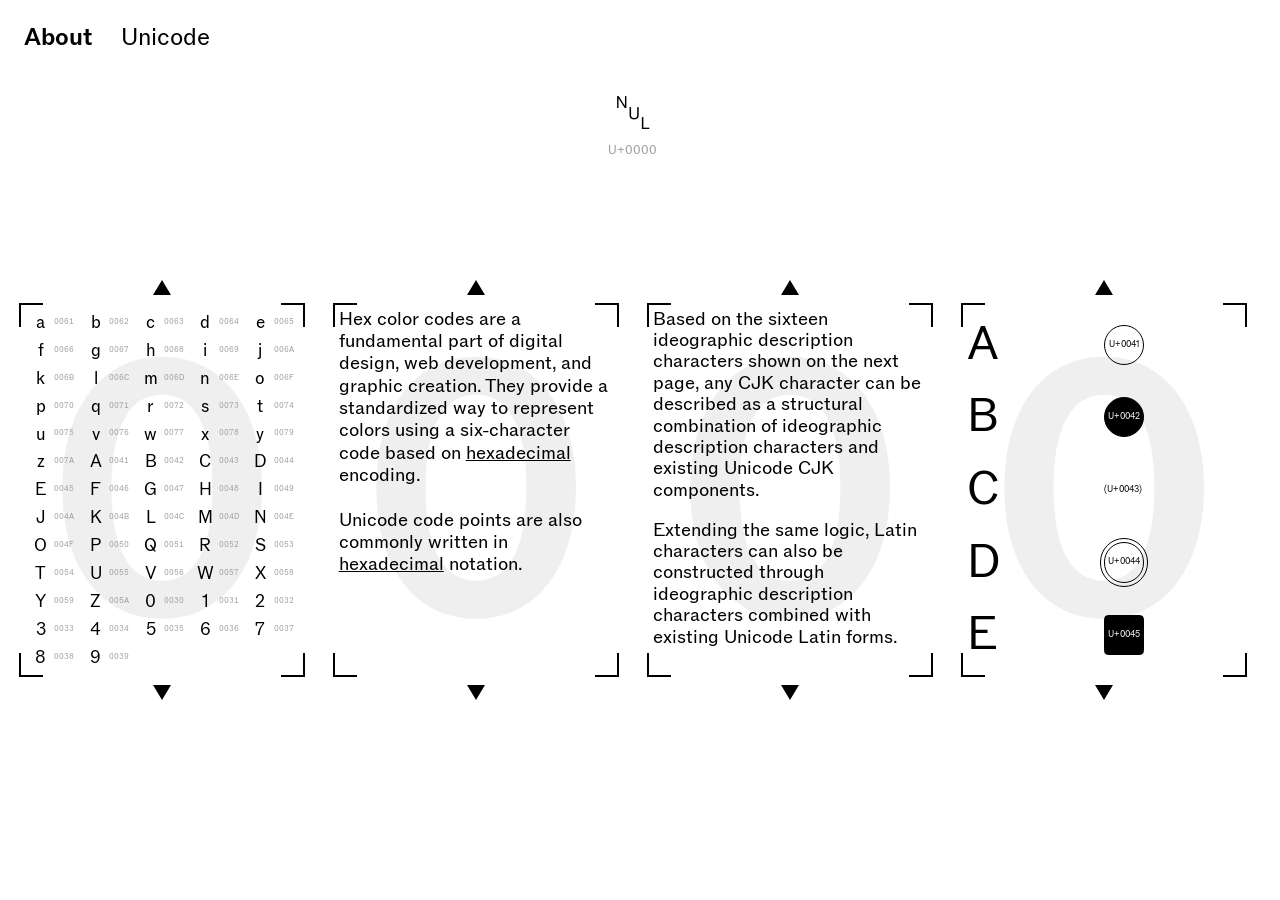
==== commit 99ca1fed: "1006" ====
--- a/index.html
+++ b/index.html
@@ -398,13 +398,13 @@
     .poster-lightbox img { width: 100%; height: 100%; object-fit: contain; }
     .poster-lightbox button { position: absolute; right: 12px; top: 8px; border: 0; background: white; font-size: 28px; cursor: pointer; }
     .hex-poster-image { cursor: zoom-in; }
-    .corner-frame[data-section="1"][data-slide="0"] .page-content,
-    .corner-frame[data-section="1"][data-slide="1"] .page-content { padding: 3cqw 1.5cqw; }
+    .page-sheet[data-section="1"][data-slide="0"] .page-content,
+    .page-sheet[data-section="1"][data-slide="1"] .page-content { padding: 3cqw 1.5cqw; }
     .self-alphanumeric:not(.self-font-comparison) .character-code { font-size: 2.592cqw; }
     .self-font-comparison .character-glyph { font-size: 7.5cqw; }
-    .corner-frame[data-section="1"][data-slide="2"] .page-content,
-    .corner-frame[data-section="1"][data-slide="3"] .page-content,
-    .corner-frame[data-section="1"][data-slide="4"] .page-content { padding: 1.5cqw; }
+    .page-sheet[data-section="1"][data-slide="2"] .page-content,
+    .page-sheet[data-section="1"][data-slide="3"] .page-content,
+    .page-sheet[data-section="1"][data-slide="4"] .page-content { padding: 1.5cqw; }
     .process-item { font-size: 26.4cqw; }
     .process-digits { font-size: 12cqw; }
     .self-derivation { width: 100%; }
@@ -414,7 +414,7 @@
     .derivation-label { font-size: 3.84cqw; }
     .message-poster { font-size: 20.9cqw; }
     .message-poster-i { font-size: 19.8cqw; }
-    .corner-frame[data-section="2"][data-slide="1"] .page-content { padding: 2cqw; }
+    .page-sheet[data-section="2"][data-slide="1"] .page-content { padding: 2cqw; }
     .hex-demonstration { margin: 0; height: 100%; font-size: 13.2cqw; gap: 3cqw; }
     .hex-equation { grid-template-columns: 7ch 1ch 1fr; gap: .4cqw; }
     .hex-swatch { width: 14.4cqw; height: 14.4cqw; }
@@ -427,12 +427,12 @@
     .ids-justified > .ids-specimen-label { font-size: 27cqw; white-space: nowrap; }
 
     .project-caption { top: auto; bottom: calc(100% + 49px); }
-    .corner-frame[data-section="1"][data-slide="4"] .self-derivation,
+    .page-sheet[data-section="1"][data-slide="4"] .self-derivation,
     .corner-frame[data-section="4"] .draft-chart { transform: translateX(30px); }
     .poster-lightbox { inset: 0; margin: auto; width: 100vw; height: 100dvh; padding: 0; background: transparent; overflow: hidden; cursor: zoom-out; }
     .poster-lightbox img { display: block; object-fit: contain; }
-    .corner-frame[data-section="3"][data-slide="0"] .page-content { padding: 1.5cqw; }
-    .corner-frame[data-section="3"][data-slide="0"] .ids-intro { justify-content: flex-start; gap: 1em; }
+    .page-sheet[data-section="3"][data-slide="0"] .page-content { padding: 1.5cqw; }
+    .page-sheet[data-section="3"][data-slide="0"] .ids-intro { justify-content: flex-start; gap: 1em; }
     .ids-description-list { grid-template-rows: repeat(6, 1fr); }
     .ids-description { font-size: 4.2cqw; }
     .ids-description > p { margin-left: 0; }
@@ -440,10 +440,10 @@
     .ids-examples-lined .ids-example { width: 66.116%; }
     .ids-examples-lined .ids-example:nth-child(odd)::after { left: -25.625%; width: 302.5%; }
     .ids-justified > .ids-specimen-label { font-size: 20.25cqw; transform: none; }
-    .corner-frame[data-section="3"][data-specimen="6"] .ids-justified,
-    .corner-frame[data-section="3"][data-specimen="8"] .ids-justified { justify-content: flex-start; gap: 0; font-size: 13.5cqw; line-height: .5; }
-    .corner-frame[data-section="3"][data-specimen="6"] .ids-flow > div,
-    .corner-frame[data-section="3"][data-specimen="8"] .ids-flow > div { min-height: .5em; text-align: left; text-align-last: left; }
+    .page-sheet[data-section="3"][data-specimen="6"] .ids-justified,
+    .page-sheet[data-section="3"][data-specimen="8"] .ids-justified { justify-content: flex-start; gap: 0; font-size: 13.5cqw; line-height: .5; }
+    .page-sheet[data-section="3"][data-specimen="6"] .ids-flow > div,
+    .page-sheet[data-section="3"][data-specimen="8"] .ids-flow > div { min-height: .5em; text-align: left; text-align-last: left; }
 
     .unicode-alphabet { aspect-ratio: 650 / 1020; margin-left: 0; }
     .unicode-alphabet .character-cell { justify-content: flex-start; padding-left: 0; }
@@ -453,10 +453,10 @@
     .page-content { overflow: hidden; }
     .page-sheet { backface-visibility: hidden; }
     .ids-description-list { height: 100%; }
-    .corner-frame[data-section="3"][data-slide="7"] .ids-justified,
-    .corner-frame[data-section="3"][data-slide="9"] .ids-justified { line-height: .6; }
-    .corner-frame[data-section="3"][data-slide="7"] .ids-flow > div,
-    .corner-frame[data-section="3"][data-slide="9"] .ids-flow > div { min-height: .6em; }
+    .page-sheet[data-section="3"][data-slide="7"] .ids-justified,
+    .page-sheet[data-section="3"][data-slide="9"] .ids-justified { line-height: .6; }
+    .page-sheet[data-section="3"][data-slide="7"] .ids-flow > div,
+    .page-sheet[data-section="3"][data-slide="9"] .ids-flow > div { min-height: .6em; }
 
     .directory-button .item-label, .about-body { font-weight: 400; }
     .hex-poster-image:focus, .hex-poster-image:focus-visible,
@@ -464,29 +464,29 @@
     .derivation-glyph { justify-content: center; padding-left: 0; }
     .derivation-row:nth-child(2) .derivation-glyph { justify-content: flex-start; }
     .ids-description-row > span:nth-child(2) { transform: translateX(-20px); }
-    .corner-frame[data-section="3"][data-slide="5"] .ids-flow { font-size: 10.8cqw; }
-    .corner-frame[data-section="3"][data-slide="7"] .ids-justified,
-    .corner-frame[data-section="3"][data-slide="9"] .ids-justified { line-height: .72; }
-    .corner-frame[data-section="3"][data-slide="7"] .ids-flow > div,
-    .corner-frame[data-section="3"][data-slide="9"] .ids-flow > div { min-height: .72em; }
+    .page-sheet[data-section="3"][data-slide="5"] .ids-flow { font-size: 10.8cqw; }
+    .page-sheet[data-section="3"][data-slide="7"] .ids-justified,
+    .page-sheet[data-section="3"][data-slide="9"] .ids-justified { line-height: .72; }
+    .page-sheet[data-section="3"][data-slide="7"] .ids-flow > div,
+    .page-sheet[data-section="3"][data-slide="9"] .ids-flow > div { min-height: .72em; }
 
     .directory-button .item-label { font-weight: 400; }
     .about-body { font-weight: 500; }
     .ids-description-row > span:nth-child(2) { font-size: 1.25em; }
-    .corner-frame[data-section="3"][data-slide="5"] .ids-flow { font-size: 13.5cqw; }
-    .corner-frame[data-section="3"][data-slide="7"] .ids-justified { line-height: .792; }
-    .corner-frame[data-section="3"][data-slide="7"] .ids-flow > div { min-height: .792em; }
+    .page-sheet[data-section="3"][data-slide="5"] .ids-flow { font-size: 13.5cqw; }
+    .page-sheet[data-section="3"][data-slide="7"] .ids-justified { line-height: .792; }
+    .page-sheet[data-section="3"][data-slide="7"] .ids-flow > div { min-height: .792em; }
     .draft-alternate .alternate-glyph > .draft-code { position: static; display: block; writing-mode: horizontal-tb; transform: none; font-size: 3cqw; line-height: 1; }
-    .corner-frame[data-section="1"][data-slide="4"] .self-derivation { transform: none; }
-    .corner-frame[data-section="1"][data-slide="4"] .derivation-glyph { justify-content: flex-start; padding-left: 0; }
+    .page-sheet[data-section="1"][data-slide="4"] .self-derivation { transform: none; }
+    .page-sheet[data-section="1"][data-slide="4"] .derivation-glyph { justify-content: flex-start; padding-left: 0; }
 
     body { overflow-x: clip; }
     .page-sheet { width: 100%; transform: translate3d(0,0,0); }
-    .corner-frame[data-section="2"][data-slide="0"] .unicode-intro,
-    .corner-frame[data-section="3"][data-slide="0"] .ids-intro { font-size: 6.5cqw !important; }
+    .page-sheet[data-section="2"][data-slide="0"] .unicode-intro,
+    .page-sheet[data-section="3"][data-slide="0"] .ids-intro { font-size: 6.5cqw !important; }
     .hex-equation { grid-template-columns: minmax(0, 1fr) 1ch 14.4cqw; column-gap: 2cqw; width: 100%; }
     .hex-demonstration { font-size: 12.5cqw; }
-    .corner-frame[data-section="1"][data-slide="4"] .derivation-row:not(:nth-child(2)) .derivation-glyph { width: 27cqw; justify-content: center; }
+    .page-sheet[data-section="1"][data-slide="4"] .derivation-row:not(:nth-child(2)) .derivation-glyph { width: 27cqw; justify-content: center; }
     .ids-description-row > span:nth-child(2) { font-size: 1.5625em; }
     .draft-row:last-child .draft-alternate > .draft-code,
     .draft-row:last-child .draft-alternate .alternate-glyph > .draft-code { font-size: 3cqw; }
@@ -499,9 +499,11 @@
     .project-grid .hex-demonstration { margin-top: 0; }
 
     .view-toggle .item-label { font-weight: 500; }
-    .unicode-toggle .item-label { font-weight: 400; font-style: italic; }
+    .unicode-toggle .item-label { font-weight: 400; font-style: normal; }
     .content-page[data-view="website"] .view-toggle .item-label,
     .content-page[data-view="unicode"] .view-toggle .item-label { font-weight: 400; font-style: normal; }
+
+    .outgoing-sheet { pointer-events: none; }
   </style>
 </head>
 <body>
@@ -705,7 +707,7 @@
     const titles = ['1 Unicode', '2 _Self', '3 _Hexadecimal Code', '4 _Ideographic Description Symbols', '5 _ Drafts'];
     // Replace each empty string with the content for that section's slide.
     const sections = titles.map(title => ({ title, slides: ['', ''] }));
-    const hexPosterImages = ["assets/hex-posters/poster-3.jpg", "assets/hex-posters/poster-4.jpg", "assets/hex-posters/poster-5.jpg", "assets/hex-posters/poster-6.jpg", "assets/hex-posters/poster-1.jpg", "assets/hex-posters/poster-2.jpg"];
+    const hexPosterImages = ["assets/hex-posters/poster-3.jpg", "assets/hex-posters/poster-4.jpg", "assets/hex-posters/poster-5.jpg", "assets/hex-posters/poster-6.jpg", "assets/hex-posters/through-a-hex-6.jpg", "assets/hex-posters/through-a-hex-5.jpg", "assets/hex-posters/through-a-hex-8.jpg", "assets/hex-posters/through-a-hex-7.jpg"];
     const hexPosterPreviews = hexPosterImages.map(source => source.replace(/\.jpg$/, '.webp'));
     const posterPreviewCache = new Map();
     function preparePoster(index) {
@@ -816,6 +818,10 @@
       const showsIDS = currentPage === 3;
       const specimen = showsIDS && currentSlide > 2 ? currentSlide - 1 : currentSlide === 2 ? 1 : currentSlide;
       frame.dataset.specimen = specimen;
+      const activeSheet = frame.querySelector('.page-sheet');
+      activeSheet.dataset.section = currentPage;
+      activeSheet.dataset.slide = currentSlide;
+      activeSheet.dataset.specimen = specimen;
       frame.querySelector('.page-content').classList.toggle('is-ids-page', showsIDS);
       const showsHexIntro = currentPage === 2 && currentSlide === 0;
       const showsHexDemonstration = currentPage === 2 && currentSlide === 1;
@@ -901,6 +907,9 @@
         pageBody.append(paragraph);
       }
       else pageBody.textContent = sections[currentPage].slides[currentSlide];
+      if (showsIDS && currentSlide === 5) {
+        pageBody.querySelector('.ids-flow').style.fontSize = `${frame.clientWidth * 0.135}px`;
+      }
       frame.querySelector('.more-info').hidden = !showsIntro;
       frame.querySelector('.page-content').setAttribute('aria-label', `${titles[currentPage]}, content ${currentSlide + 1}`);
       frame.querySelector('.page-content').scrollTop = 0;
@@ -934,14 +943,20 @@
       frame.addEventListener('focusin', () => activeFrame = frame);
       let wheelTotal = 0;
       let lastWheel = 0;
+      let gestureTurned = false;
       frame.addEventListener('wheel', event => {
         if (Math.abs(event.deltaY) <= Math.abs(event.deltaX)) return;
         event.preventDefault();
-        if (frame.dataset.turning === 'true') { wheelTotal = 0; return; }
-        if (performance.now() - lastWheel > 200) wheelTotal = 0;
-        lastWheel = performance.now();
-        wheelTotal += event.deltaY;
-        if (Math.abs(wheelTotal) > 60) { turnFrame(frame, Math.sign(wheelTotal)); wheelTotal = 0; }
+        const now = performance.now();
+        if (now - lastWheel > 240) { wheelTotal = 0; gestureTurned = false; }
+        lastWheel = now;
+        if (gestureTurned || frame.dataset.turning === 'true') { wheelTotal = 0; return; }
+        wheelTotal += event.deltaY * (event.deltaMode === 1 ? 16 : event.deltaMode === 2 ? frame.clientHeight : 1);
+        if (Math.abs(wheelTotal) > 60) {
+          gestureTurned = true;
+          turnFrame(frame, Math.sign(wheelTotal));
+          wheelTotal = 0;
+        }
       }, {passive: false});
       let touchStart;
       frame.addEventListener('touchstart', event => touchStart = event.touches[0].clientY, {passive:true});
@@ -981,11 +996,28 @@
       const count = sections[section].slides.length;
       const next = (slide + step + count) % count;
       if (next === slide) return;
-      const page = frame.querySelector('.page-sheet');
-      const outgoing = page.cloneNode(true);
+      const outgoing = frame.querySelector('.page-sheet');
+      // Freeze the outgoing typography before rendering a different page.
+      const typography = outgoing.querySelectorAll('.ids-flow, .ids-flow > div, .ids-flow span, .ids-description, .ids-description-symbol, .unicode-intro, .ids-intro');
+      const measuredTypography = Array.from(typography, element => {
+        const style = getComputedStyle(element);
+        return { element, fontSize: style.fontSize, lineHeight: style.lineHeight, letterSpacing: style.letterSpacing };
+      });
+      measuredTypography.forEach(({element, fontSize, lineHeight, letterSpacing}) => {
+        element.style.fontSize = fontSize;
+        element.style.lineHeight = lineHeight;
+        element.style.letterSpacing = letterSpacing;
+      });
+      const page = outgoing.cloneNode(true);
+      page.classList.remove('outgoing-sheet');
+      page.inert = false;
+      page.removeAttribute('aria-hidden');
+      page.style.transform = `translate3d(0,${step * 100}%,0)`;
+      outgoing.before(page);
       outgoing.inert = true;
       outgoing.setAttribute('aria-hidden', 'true');
-      page.parentElement.append(outgoing);
+      outgoing.classList.add('outgoing-sheet');
+
       frame.dataset.turning = 'true';
       renderPage(frame, section, next);
       const animations = [];
@@ -1000,8 +1032,10 @@
           await Promise.all(animations.map(animation => animation.finished));
         }
       } finally {
+        page.style.transform = 'translate3d(0,0,0)';
+        outgoing.style.visibility = 'hidden';
+        animations.forEach(animation => animation.cancel());
         outgoing.remove();
-        animations.forEach(animation => animation.cancel());
         page.style.willChange = '';
         frame.dataset.turning = 'false';
       }
@@ -1107,6 +1141,8 @@
         if (frame.dataset.layoutKey === layoutKey) return;
         frame.dataset.layoutKey = layoutKey;
         frame.style.setProperty('--section-number-size', `${frameWidth * 850 / 650 * 0.96}px`);
+        const alphabet = frame.querySelector('.page-sheet:not(.outgoing-sheet)[data-section="3"][data-slide="5"] .ids-flow');
+        if (alphabet) alphabet.style.fontSize = `${frameWidth * 0.135}px`;
         alignDraftCodes(frame);
         alignDerivationArrows(frame);
         layoutNestedCharacters(frame);
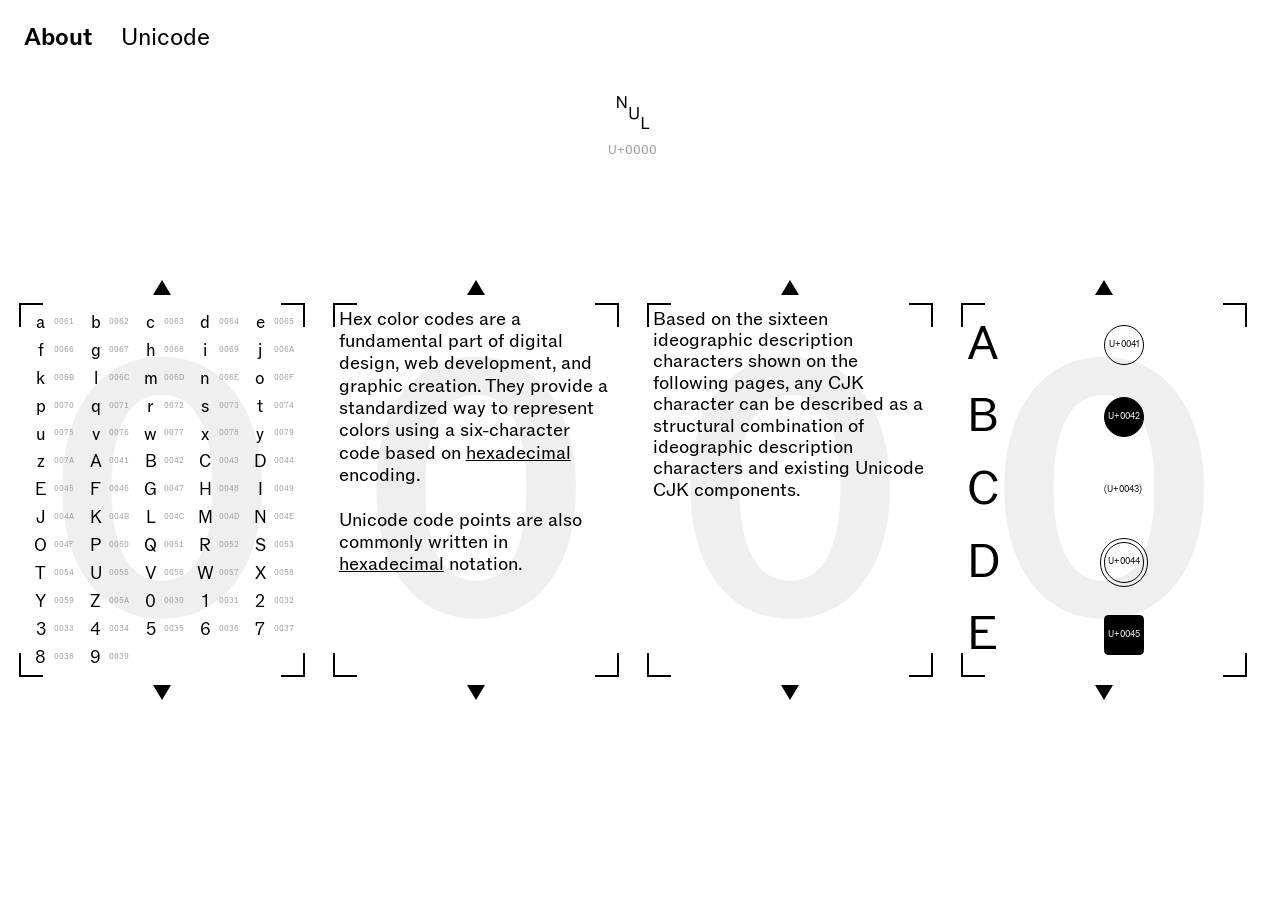
==== commit 993fb240: "1006" ====
--- a/index.html
+++ b/index.html
@@ -453,10 +453,10 @@
     .page-content { overflow: hidden; }
     .page-sheet { backface-visibility: hidden; }
     .ids-description-list { height: 100%; }
-    .page-sheet[data-section="3"][data-slide="7"] .ids-justified,
-    .page-sheet[data-section="3"][data-slide="9"] .ids-justified { line-height: .6; }
-    .page-sheet[data-section="3"][data-slide="7"] .ids-flow > div,
-    .page-sheet[data-section="3"][data-slide="9"] .ids-flow > div { min-height: .6em; }
+    .page-sheet[data-section="3"][data-slide="8"] .ids-justified,
+    .page-sheet[data-section="3"][data-slide="10"] .ids-justified { line-height: .6; }
+    .page-sheet[data-section="3"][data-slide="8"] .ids-flow > div,
+    .page-sheet[data-section="3"][data-slide="10"] .ids-flow > div { min-height: .6em; }
 
     .directory-button .item-label, .about-body { font-weight: 400; }
     .hex-poster-image:focus, .hex-poster-image:focus-visible,
@@ -464,18 +464,18 @@
     .derivation-glyph { justify-content: center; padding-left: 0; }
     .derivation-row:nth-child(2) .derivation-glyph { justify-content: flex-start; }
     .ids-description-row > span:nth-child(2) { transform: translateX(-20px); }
-    .page-sheet[data-section="3"][data-slide="5"] .ids-flow { font-size: 10.8cqw; }
-    .page-sheet[data-section="3"][data-slide="7"] .ids-justified,
-    .page-sheet[data-section="3"][data-slide="9"] .ids-justified { line-height: .72; }
-    .page-sheet[data-section="3"][data-slide="7"] .ids-flow > div,
-    .page-sheet[data-section="3"][data-slide="9"] .ids-flow > div { min-height: .72em; }
+    .page-sheet[data-section="3"][data-slide="6"] .ids-flow { font-size: 10.8cqw; }
+    .page-sheet[data-section="3"][data-slide="8"] .ids-justified,
+    .page-sheet[data-section="3"][data-slide="10"] .ids-justified { line-height: .72; }
+    .page-sheet[data-section="3"][data-slide="8"] .ids-flow > div,
+    .page-sheet[data-section="3"][data-slide="10"] .ids-flow > div { min-height: .72em; }
 
     .directory-button .item-label { font-weight: 400; }
     .about-body { font-weight: 500; }
     .ids-description-row > span:nth-child(2) { font-size: 1.25em; }
-    .page-sheet[data-section="3"][data-slide="5"] .ids-flow { font-size: 13.5cqw; }
-    .page-sheet[data-section="3"][data-slide="7"] .ids-justified { line-height: .792; }
-    .page-sheet[data-section="3"][data-slide="7"] .ids-flow > div { min-height: .792em; }
+    .page-sheet[data-section="3"][data-slide="6"] .ids-flow { font-size: 13.5cqw; }
+    .page-sheet[data-section="3"][data-slide="8"] .ids-justified { line-height: .792; }
+    .page-sheet[data-section="3"][data-slide="8"] .ids-flow > div { min-height: .792em; }
     .draft-alternate .alternate-glyph > .draft-code { position: static; display: block; writing-mode: horizontal-tb; transform: none; font-size: 3cqw; line-height: 1; }
     .page-sheet[data-section="1"][data-slide="4"] .self-derivation { transform: none; }
     .page-sheet[data-section="1"][data-slide="4"] .derivation-glyph { justify-content: flex-start; padding-left: 0; }
@@ -504,6 +504,10 @@
     .content-page[data-view="unicode"] .view-toggle .item-label { font-weight: 400; font-style: normal; }
 
     .outgoing-sheet { pointer-events: none; }
+
+    .page-sheet[data-section="3"][data-slide="1"] .ids-intro { justify-content: flex-start; font-size: 6.5cqw !important; }
+
+    .page-sheet[data-section="3"][data-slide="7"] .ids-specimen-label { font-size: 16.2cqw; }
   </style>
 </head>
 <body>
@@ -523,7 +527,8 @@
     <section class="unicode-panel" hidden aria-label="About Unicode"></section>
 
   </main>
-<template id="ids-page-0"><div class="ids-intro"><p>Based on the sixteen ideographic description characters shown on the next page, any CJK character can be described as a structural combination of ideographic description characters and existing Unicode CJK components.</p><p>Extending the same logic, Latin characters can also be constructed through ideographic description characters combined with existing Unicode Latin forms.</p></div></template>
+<template id="ids-page-0"><div class="ids-intro"><p>Based on the sixteen ideographic description characters shown on the following pages, any CJK character can be described as a structural combination of ideographic description characters and existing Unicode CJK components.</p></div></template>
+<template id="ids-intro-continuation"><div class="ids-intro"><p>Extending the same logic, Latin characters can also be constructed through ideographic description characters combined with existing Unicode Latin forms.</p></div></template>
 
 
 
@@ -728,7 +733,7 @@
     }
     sections[2].slides.push(...hexPosterImages.map(() => ''));
     sections[4].slides = Array(4).fill('');
-    sections[3].slides = Array(10).fill('');
+    sections[3].slides = Array(11).fill('');
     sections[0].slides.push('');
     sections[1].slides.push(...Array(8).fill(''));
     function buildNestedCharacter(character, level, depth = 0) {
@@ -816,7 +821,8 @@
       const showsIntro = currentPage === 0 && currentSlide === 0;
       const showsDraft = currentPage === 4;
       const showsIDS = currentPage === 3;
-      const specimen = showsIDS && currentSlide > 2 ? currentSlide - 1 : currentSlide === 2 ? 1 : currentSlide;
+      const originalSlide = showsIDS && currentSlide > 0 ? currentSlide - 1 : currentSlide;
+      const specimen = showsIDS && originalSlide > 2 ? originalSlide - 1 : originalSlide === 2 ? 1 : originalSlide;
       frame.dataset.specimen = specimen;
       const activeSheet = frame.querySelector('.page-sheet');
       activeSheet.dataset.section = currentPage;
@@ -852,7 +858,7 @@
           if (scribble) scribble.setAttribute('aria-label', `Experimental glyph ${character}`);
         });
       }
-      else if (showsIDS) pageBody.append(document.getElementById(currentSlide === 2 ? 'ids-description-continuation' : `ids-page-${specimen}`).content.cloneNode(true));
+      else if (showsIDS) pageBody.append(document.getElementById(currentSlide === 1 ? 'ids-intro-continuation' : originalSlide === 2 ? 'ids-description-continuation' : `ids-page-${specimen}`).content.cloneNode(true));
       else if (showsHexPoster) {
         const image = document.createElement('img');
         image.className = 'hex-poster-image';
@@ -907,7 +913,7 @@
         pageBody.append(paragraph);
       }
       else pageBody.textContent = sections[currentPage].slides[currentSlide];
-      if (showsIDS && currentSlide === 5) {
+      if (showsIDS && originalSlide === 5) {
         pageBody.querySelector('.ids-flow').style.fontSize = `${frame.clientWidth * 0.135}px`;
       }
       frame.querySelector('.more-info').hidden = !showsIntro;
@@ -1141,7 +1147,7 @@
         if (frame.dataset.layoutKey === layoutKey) return;
         frame.dataset.layoutKey = layoutKey;
         frame.style.setProperty('--section-number-size', `${frameWidth * 850 / 650 * 0.96}px`);
-        const alphabet = frame.querySelector('.page-sheet:not(.outgoing-sheet)[data-section="3"][data-slide="5"] .ids-flow');
+        const alphabet = frame.querySelector('.page-sheet:not(.outgoing-sheet)[data-section="3"][data-slide="6"] .ids-flow');
         if (alphabet) alphabet.style.fontSize = `${frameWidth * 0.135}px`;
         alignDraftCodes(frame);
         alignDerivationArrows(frame);
